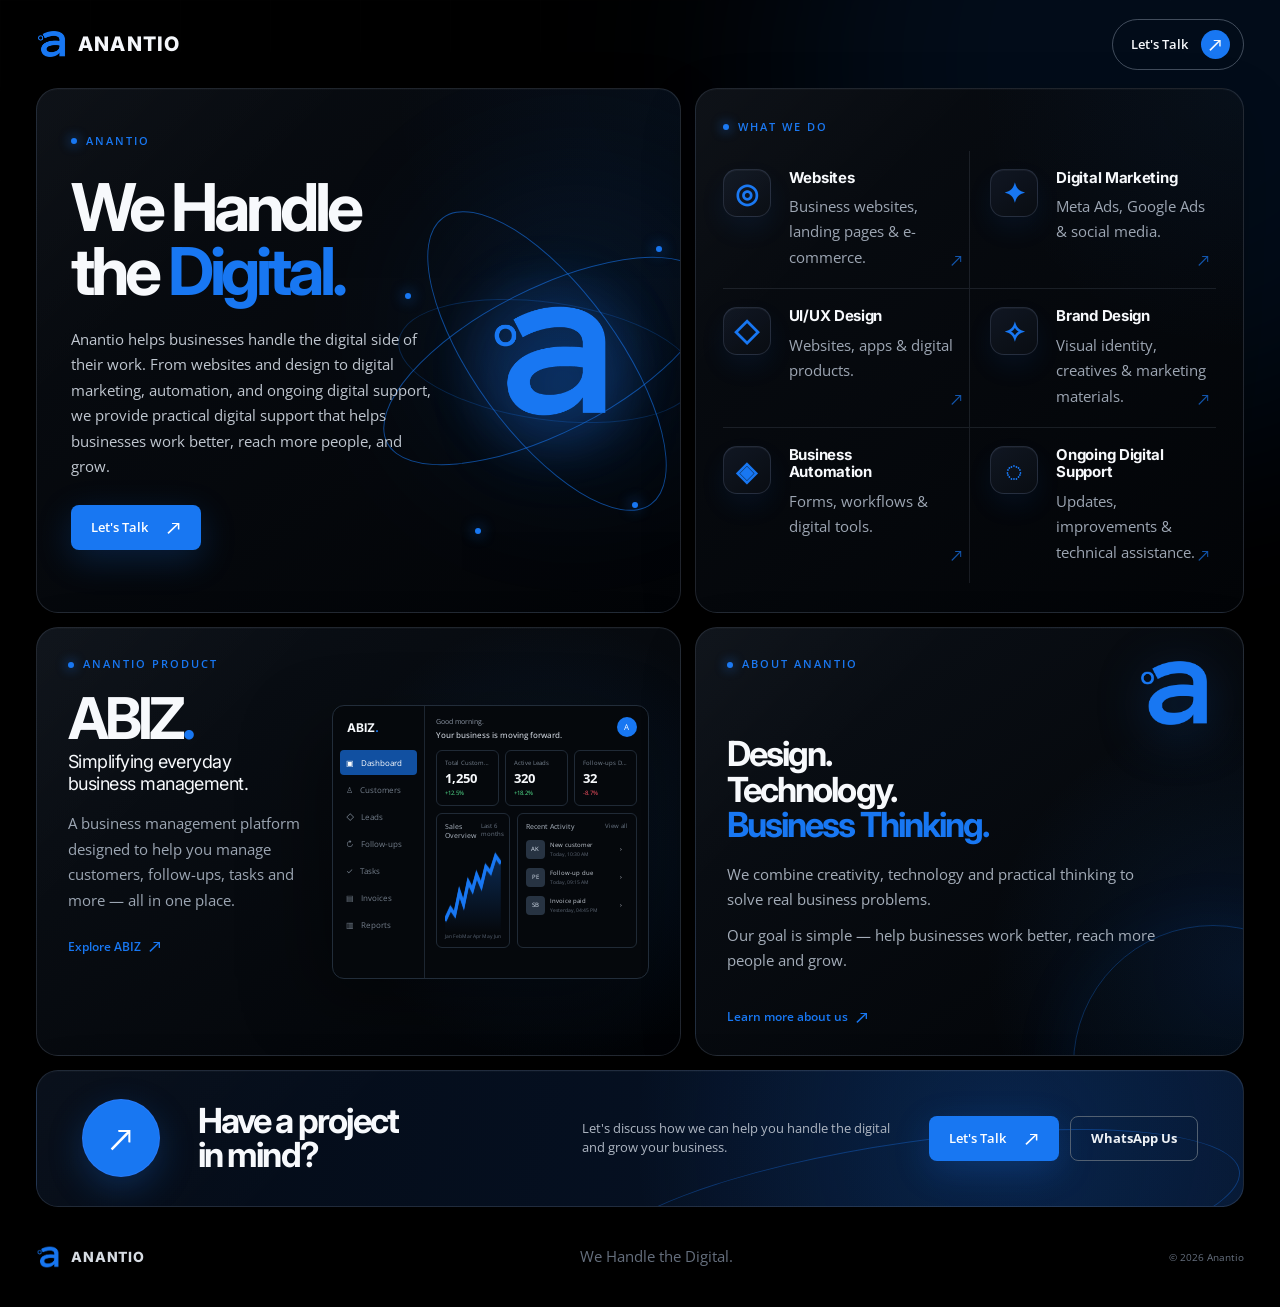
==== index.html @ adaf0d5a "Add files via upload it's version 1.0" ====
<!DOCTYPE html>
<html lang="en">
<head>
  <meta charset="UTF-8">
  <meta name="viewport" content="width=device-width, initial-scale=1.0">
  <meta name="description" content="Anantio — We Handle the Digital.">
  <meta name="theme-color" content="#000000">
  <title>Anantio — We Handle the Digital.</title>
  <link rel="icon" type="image/png" href="anantio-logo.png">
  <link rel="shortcut icon" type="image/png" href="anantio-logo.png">
  <link rel="apple-touch-icon" href="anantio-logo.png">
  <link rel="preconnect" href="https://fonts.googleapis.com">
  <link rel="preconnect" href="https://fonts.gstatic.com" crossorigin>
  <link href="https://fonts.googleapis.com/css2?family=Roboto:wght@300;400;500;700;800;900&family=Inter:wght@400;500;600;700;800;900&family=Lato:wght@300;400;700;900&family=Open+Sans:wght@300;400;500;600;700;800&display=swap" rel="stylesheet">
  <link rel="stylesheet" href="style.css">
</head>
<body>
  <div class="page-glow" aria-hidden="true"></div>
  <div class="grid-bg" aria-hidden="true"></div>

  <header class="topbar">
    <a href="#" class="wordmark" aria-label="Anantio">
      <img src="anantio-logo.png" alt="" class="logo-image">
      <span>ANANTIO</span>
    </a>
    <a href="mailto:connect@anantio.com" class="talk-button"><span>Let's Talk</span><i>↗</i></a>
  </header>

  <main class="bento">
    <article class="card hero">
      <div class="hero-copy">
        <p class="eyebrow"><span></span> ANANTIO</p>
        <h1>We Handle<br>the <em>Digital.</em></h1>
        <p class="hero-description">
          Anantio helps businesses handle the digital side of their work.
          From websites and design to digital marketing, automation, and
          ongoing digital support, we provide practical digital support that
          helps businesses work better, reach more people, and grow.
        </p>
        <a class="primary-button" href="mailto:connect@anantio.com">Let's Talk <span>↗</span></a>
      </div>

      <div class="hero-visual" aria-hidden="true">
        <div class="blue-haze"></div>
        <div class="orbit orbit-1"></div>
        <div class="orbit orbit-2"></div>
        <div class="orbit orbit-3"></div>
        <div class="logo-aura"></div>
        <img src="anantio-logo.png" alt="" class="hero-logo">
        <span class="particle p1"></span><span class="particle p2"></span>
        <span class="particle p3"></span><span class="particle p4"></span>
      </div>
    </article>

    <article class="card services">
      <div class="card-heading">
        <p class="eyebrow"><span></span> WHAT WE DO</p>
      </div>

      <div class="services-grid">
        <div class="service"><div class="service-icon">◎</div><div class="service-content"><h2>Websites</h2><p>Business websites, landing pages &amp; e-commerce.</p></div><span class="service-arrow">↗</span></div>
        <div class="service"><div class="service-icon">✦</div><div class="service-content"><h2>Digital Marketing</h2><p>Meta Ads, Google Ads &amp; social media.</p></div><span class="service-arrow">↗</span></div>
        <div class="service"><div class="service-icon">◇</div><div class="service-content"><h2>UI/UX Design</h2><p>Websites, apps &amp; digital products.</p></div><span class="service-arrow">↗</span></div>
        <div class="service"><div class="service-icon">✧</div><div class="service-content"><h2>Brand Design</h2><p>Visual identity, creatives &amp; marketing materials.</p></div><span class="service-arrow">↗</span></div>
        <div class="service"><div class="service-icon">◈</div><div class="service-content"><h2>Business Automation</h2><p>Forms, workflows &amp; digital tools.</p></div><span class="service-arrow">↗</span></div>
        <div class="service"><div class="service-icon">◌</div><div class="service-content"><h2>Ongoing Digital Support</h2><p>Updates, improvements &amp; technical assistance.</p></div><span class="service-arrow">↗</span></div>
      </div>
    </article>

    <article class="card abiz">
      <div class="abiz-copy">
        <p class="eyebrow"><span></span> ANANTIO PRODUCT</p>
        <h2 class="abiz-title">ABIZ<span>.</span></h2>
        <p class="abiz-tagline">Simplifying everyday<br class="desktop-break"> business management.</p>
        <p class="abiz-description">A business management platform designed to help you manage customers, follow-ups, tasks and more — all in one place.</p>
        <a href="#" class="text-link">Explore ABIZ <span>↗</span></a>
      </div>

      <div class="dashboard" aria-label="ABIZ dashboard preview">
        <div class="dashboard-sidebar">
          <div class="dash-brand">ABIZ<span>.</span></div>
          <div class="dash-nav active">▣ <span>Dashboard</span></div>
          <div class="dash-nav">♙ <span>Customers</span></div>
          <div class="dash-nav">◇ <span>Leads</span></div>
          <div class="dash-nav">↻ <span>Follow-ups</span></div>
          <div class="dash-nav">✓ <span>Tasks</span></div>
          <div class="dash-nav">▤ <span>Invoices</span></div>
          <div class="dash-nav">▥ <span>Reports</span></div>
        </div>
        <div class="dashboard-main">
          <div class="dashboard-top"><div><small>Good morning.</small><strong>Your business is moving forward.</strong></div><span class="avatar">A</span></div>
          <div class="metric-row">
            <div class="metric"><small>Total Customers</small><strong>1,250</strong><span>+12.5%</span></div>
            <div class="metric"><small>Active Leads</small><strong>320</strong><span>+18.2%</span></div>
            <div class="metric"><small>Follow-ups Due</small><strong>32</strong><span class="negative">-8.7%</span></div>
          </div>
          <div class="dashboard-bottom">
            <div class="chart-panel">
              <div class="panel-label"><span>Sales Overview</span><small>Last 6 months</small></div>
              <svg viewBox="0 0 600 220" preserveAspectRatio="none" aria-hidden="true">
                <defs><linearGradient id="chartFill" x1="0" x2="0" y1="0" y2="1"><stop offset="0" stop-color="#1877F2" stop-opacity=".30"/><stop offset="1" stop-color="#1877F2" stop-opacity="0"/></linearGradient></defs>
                <path class="area" d="M0,190 L60,160 L105,175 L155,120 L200,150 L250,95 L295,115 L340,78 L390,105 L440,58 L490,72 L545,32 L600,50 L600,220 L0,220 Z"/>
                <polyline points="0,190 60,160 105,175 155,120 200,150 250,95 295,115 340,78 390,105 440,58 490,72 545,32 600,50"/>
              </svg>
              <div class="chart-months"><span>Jan</span><span>Feb</span><span>Mar</span><span>Apr</span><span>May</span><span>Jun</span></div>
            </div>
            <div class="activity-panel">
              <div class="panel-label"><span>Recent Activity</span><small>View all</small></div>
              <div class="activity"><i>AK</i><span>New customer<small>Today, 10:30 AM</small></span>›</div>
              <div class="activity"><i>PE</i><span>Follow-up due<small>Today, 09:15 AM</small></span>›</div>
              <div class="activity"><i>SB</i><span>Invoice paid<small>Yesterday, 04:45 PM</small></span>›</div>
            </div>
          </div>
        </div>
      </div>
    </article>

    <article class="card about">
      <div class="about-top">
        <p class="eyebrow"><span></span> ABOUT ANANTIO</p>
        <img src="anantio-logo.png" alt="" class="about-logo">
      </div>
      <div class="about-content">
        <h2>Design.<br>Technology.<br><em>Business Thinking.</em></h2>
        <p>We combine creativity, technology and practical thinking to solve real business problems.</p>
        <p>Our goal is simple — help businesses work better, reach more people and grow.</p>
        <a href="#" class="text-link">Learn more about us <span>↗</span></a>
      </div>
      <div class="about-orbit" aria-hidden="true"></div>
    </article>

    <article class="card contact" id="contact">
      <div class="contact-decor" aria-hidden="true"></div>
      <div class="contact-icon">↗</div>
      <div class="contact-title"><h2>Have a project<br class="desktop-break"> in mind?</h2></div>
      <p>Let's discuss how we can help you handle the digital and grow your business.</p>
      <div class="contact-actions">
        <a class="primary-button" href="mailto:connect@anantio.com">Let's Talk <span>↗</span></a>
        <a class="secondary-button" href="https://wa.me/YOURNUMBER" target="_blank" rel="noopener">WhatsApp Us</a>
      </div>
    </article>
  </main>

  <footer class="footer">
    <a href="#" class="wordmark footer-brand"><img src="anantio-logo.png" alt="" class="logo-image"><span>ANANTIO</span></a>
    <p>We Handle the Digital.</p>
    <span>© 2026 Anantio</span>
  </footer>

  <script src="script.js"></script>
</body>
</html>
---- style.css ----
:root{
  --bg:#000;
  --surface:#070b10;
  --border:rgba(145,160,183,.20);
  --text:#f7f9fc;
  --muted:#a4adb9;
  --muted2:#687383;
  --blue:#1877F2;
  --blue-bright:#1877F2;
  --blue-glow:rgba(24,119,242,.32);
  --green:#54e38f;
  --red:#ff5264;
  --display:"Inter","Roboto","Open Sans","Lato",sans-serif;
  --body:"Open Sans","Roboto","Lato","Inter",sans-serif;
  --radius:22px;
  --gap:14px;
}
*{box-sizing:border-box}
html{scroll-behavior:smooth}
body{margin:0;min-width:280px;color:var(--text);background:#000;font-family:var(--body);-webkit-font-smoothing:antialiased;text-rendering:optimizeLegibility;overflow-x:hidden}
p{font-size:15px;line-height:1.7}
a{color:inherit;text-decoration:none}
.page-glow{position:fixed;z-index:-3;width:60vw;height:60vw;max-width:900px;max-height:900px;top:-25vw;right:-20vw;border-radius:50%;background:rgba(24,119,242,.10);filter:blur(110px);pointer-events:none}
.grid-bg{position:fixed;inset:0;z-index:-2;pointer-events:none;opacity:.16;background-image:linear-gradient(rgba(255,255,255,.035) 1px,transparent 1px),linear-gradient(90deg,rgba(255,255,255,.035) 1px,transparent 1px);background-size:90px 90px;mask-image:linear-gradient(to bottom,#000,transparent 90%)}
.topbar{width:min(1440px,calc(100% - 72px));min-height:88px;margin:0 auto;display:flex;align-items:center;justify-content:space-between}
.wordmark{display:inline-flex;align-items:center;gap:11px;color:#f5f7fb;font-family:var(--display);font-size:20px;font-weight:800;letter-spacing:.06em}
.logo-image{width:31px;height:31px;display:block;object-fit:contain}
.talk-button{display:inline-flex;align-items:center;gap:13px;padding:10px 13px 10px 18px;border:1px solid rgba(172,184,202,.38);border-radius:999px;font-size:13px;font-weight:600;transition:.25s}
.talk-button i{width:29px;height:29px;display:grid;place-items:center;border-radius:50%;background:var(--blue);font-size:17px;font-style:normal}
.talk-button:hover{border-color:var(--blue);background:rgba(24,119,242,.08);transform:translateY(-1px)}

.bento{width:min(1440px,calc(100% - 72px));margin:0 auto;display:grid;grid-template-columns:minmax(0,1.08fr) minmax(420px,.92fr);grid-template-areas:"hero services" "abiz about" "contact contact";gap:var(--gap)}
.card{position:relative;min-width:0;overflow:hidden;border:1px solid var(--border);border-radius:var(--radius);background:radial-gradient(circle at 100% 0%,rgba(24,119,242,.055),transparent 35%),linear-gradient(145deg,rgba(9,13,19,.98),rgba(2,4,7,.99));box-shadow:inset 0 1px 0 rgba(255,255,255,.025),0 18px 55px rgba(0,0,0,.20)}
.card:after{content:"";position:absolute;inset:0;pointer-events:none;border-radius:inherit;background:linear-gradient(135deg,rgba(255,255,255,.025),transparent 28%)}
.eyebrow{margin:0;display:flex;align-items:center;gap:9px;color:var(--blue);font-size:11px;font-weight:600;letter-spacing:.18em}
.eyebrow span{width:6px;height:6px;flex:0 0 6px;border-radius:50%;background:var(--blue);box-shadow:0 0 12px var(--blue)}

.hero{grid-area:hero;min-height:430px;padding:43px 34px 35px;display:flex;isolation:isolate}
.hero-copy{position:relative;z-index:3;width:64%}
.hero h1{margin:24px 0 23px;font-family:var(--display);font-size:clamp(52px,5.15vw,78px);line-height:.98;letter-spacing:-.065em;font-weight:700}
.hero h1 em{color:var(--blue);font-style:normal}
.hero-description{max-width:570px;margin:0;color:#c0c7d0;font-size:15px;line-height:1.7}
.primary-button{display:inline-flex;align-items:center;justify-content:center;gap:19px;min-height:45px;margin-top:25px;padding:0 20px;border-radius:8px;color:white;background:var(--blue);box-shadow:0 10px 35px rgba(24,119,242,.22);font-size:13px;font-weight:600;transition:transform .25s,box-shadow .25s}
.primary-button span{font-size:18px}
.primary-button:hover{transform:translateY(-2px);box-shadow:0 15px 40px rgba(24,119,242,.35)}

.hero-visual{position:absolute;z-index:1;width:47%;height:100%;right:-1%;top:0}
.blue-haze{position:absolute;width:260px;height:260px;left:20%;top:21%;border-radius:50%;background:var(--blue);opacity:.13;filter:blur(85px)}
.orbit{position:absolute;left:54%;top:52%;border:1px solid rgba(24,119,242,.58);border-radius:50%;transform:translate(-50%,-50%)}
.orbit-1{width:360px;height:145px;transform:translate(-50%,-50%) rotate(-27deg)}
.orbit-2{width:355px;height:145px;transform:translate(-50%,-50%) rotate(54deg)}
.orbit-3{width:300px;height:118px;opacity:.42;transform:translate(-50%,-50%) rotate(8deg)}
.logo-aura{position:absolute;left:55%;top:52%;width:170px;height:170px;transform:translate(-50%,-50%);border-radius:50%;background:rgba(24,119,242,.13);filter:blur(22px)}
.hero-logo{position:absolute;left:55%;top:52%;width:128px;height:128px;object-fit:contain;transform:translate(-50%,-50%);filter:drop-shadow(0 20px 35px rgba(24,119,242,.42));animation:floatLogo 5s ease-in-out infinite}
.particle{position:absolute;width:6px;height:6px;border-radius:50%;background:var(--blue);box-shadow:0 0 14px var(--blue)}
.p1{left:7%;top:39%}.p2{right:8%;top:30%}.p3{right:16%;bottom:20%}.p4{left:30%;bottom:15%}
@keyframes floatLogo{0%,100%{transform:translate(-50%,-50%) translateY(0)}50%{transform:translate(-50%,-50%) translateY(-9px)}}

.services{grid-area:services;min-height:430px;padding:29px 27px}
.card-heading{display:flex;align-items:center;justify-content:space-between;margin-bottom:14px}
.card-index{color:var(--muted2);font-size:11px}
.services-grid{display:grid;grid-template-columns:repeat(2,minmax(0,1fr))}
.service{position:relative;min-width:0;min-height:125px;display:grid;grid-template-columns:52px minmax(0,1fr);grid-template-rows:auto 1fr;gap:0 14px;padding:18px 14px 18px 0;border-bottom:1px solid rgba(128,143,162,.17)}
.service:nth-child(even){padding-left:20px;padding-right:8px;border-left:1px solid rgba(128,143,162,.17)}
.service:nth-last-child(-n+2){border-bottom:0}
.service-icon{grid-row:1/3;width:48px;height:48px;display:grid;place-items:center;border:1px solid rgba(107,126,158,.25);border-radius:14px;color:var(--blue);background:linear-gradient(145deg,rgba(18,25,37,.9),rgba(9,13,19,.96));box-shadow:inset 0 1px 0 rgba(255,255,255,.04),0 12px 26px rgba(24,119,242,.08);font-size:27px;font-weight:600;line-height:1}
.service-content h2{margin:0 0 8px;padding-right:22px;font-family:var(--display);font-size:15px;line-height:1.15;letter-spacing:-.02em}
.service-content p{margin:0;max-width:220px;color:#9da6b3;font-size:15px;line-height:1.7}
.service-arrow{position:absolute;right:7px;bottom:18px;color:var(--blue);font-size:15px;opacity:.7;transition:transform .2s}
.service:hover .service-arrow{transform:translate(3px,-3px)}

.abiz{grid-area:abiz;min-height:330px;display:grid;grid-template-columns:minmax(235px,.43fr) minmax(0,.57fr);gap:25px;padding:27px 31px;background:radial-gradient(circle at 80% 50%,rgba(24,119,242,.11),transparent 40%),linear-gradient(145deg,#0b1017,#020407)}
.abiz-copy{position:relative;z-index:3;min-width:0}
.abiz-title{margin:17px 0 5px;font-family:var(--display);font-size:clamp(46px,4.5vw,64px);line-height:.95;letter-spacing:-.07em}
.abiz-title span{color:var(--blue)}
.abiz-tagline{margin:0;font-family:var(--display);font-size:18px;line-height:1.22;letter-spacing:-.03em}
.abiz-description{max-width:330px;margin:17px 0 0;color:#9ca6b3;font-size:15px;line-height:1.7}
.text-link{display:inline-flex;align-items:center;gap:8px;margin-top:22px;color:var(--blue);font-size:12px;font-weight:600}.text-link span{font-size:16px}

.dashboard{align-self:center;min-width:0;height:274px;display:grid;grid-template-columns:92px minmax(0,1fr);overflow:hidden;border:1px solid #222d3a;border-radius:12px;background:#05080c;box-shadow:-20px 25px 70px rgba(0,0,0,.35)}
.dashboard-sidebar{min-width:0;padding:11px 7px;border-right:1px solid #1d2631}.dash-brand{padding:3px 7px 13px;font-family:var(--display);font-size:12px;font-weight:700}.dash-brand span{color:var(--blue)}
.dash-nav{display:flex;align-items:center;gap:7px;margin:2px 0;padding:7px 6px;border-radius:4px;color:#737d8a;font-size:8px}.dash-nav.active{color:white;background:rgba(24,119,242,.65)}
.dashboard-main{min-width:0;padding:11px}.dashboard-top{display:flex;justify-content:space-between;gap:10px;margin-bottom:10px}.dashboard-top small,.dashboard-top strong{display:block}.dashboard-top small{color:#8993a1;font-size:7px}.dashboard-top strong{margin-top:3px;color:#cbd1da;font-size:8px;font-weight:500}.avatar{width:20px;height:20px;display:grid;place-items:center;flex:0 0 20px;border-radius:50%;color:white;background:var(--blue);font-size:8px}
.metric-row{display:grid;grid-template-columns:repeat(3,minmax(0,1fr));gap:6px}.metric{min-width:0;padding:8px;border:1px solid #202a36;border-radius:6px}.metric small{display:block;color:#75808e;font-size:6px;white-space:nowrap;overflow:hidden;text-overflow:ellipsis}.metric strong{display:block;margin-top:5px;font-size:13px;line-height:1}.metric span{display:block;margin-top:4px;color:var(--green);font-size:6px}.metric .negative{color:var(--red)}
.dashboard-bottom{display:grid;grid-template-columns:minmax(0,1.45fr) minmax(120px,.85fr);gap:7px;margin-top:7px}.chart-panel,.activity-panel{min-width:0;padding:8px;border:1px solid #202a36;border-radius:6px}.panel-label{display:flex;justify-content:space-between;gap:5px;color:#aeb7c3;font-size:7px}.panel-label small{color:#687382;font-size:6px}.chart-panel svg{width:100%;height:90px;display:block;margin-top:3px}.chart-panel svg .area{fill:url(#chartFill);stroke:none}.chart-panel svg polyline{fill:none;stroke:var(--blue);stroke-width:3;vector-effect:non-scaling-stroke;filter:drop-shadow(0 0 3px var(--blue))}.chart-months{display:flex;justify-content:space-between;color:#586473;font-size:5px}.activity{display:grid;grid-template-columns:19px minmax(0,1fr) 8px;align-items:center;gap:5px;margin-top:9px;color:#c5ccd5;font-size:6px}.activity i{width:19px;height:19px;display:grid;place-items:center;border-radius:4px;color:#dbe4f1;background:#273342;font-size:6px;font-style:normal}.activity span{min-width:0;white-space:nowrap;overflow:hidden;text-overflow:ellipsis}.activity small{display:block;margin-top:2px;color:#5e6876;font-size:5px}

.about{grid-area:about;min-height:330px;padding:27px 31px;background:radial-gradient(circle at 100% 80%,rgba(24,119,242,.13),transparent 40%),linear-gradient(145deg,#0b1017,#020407)}
.about-top{display:flex;justify-content:space-between;align-items:start}.about-logo{width:76px;height:76px;object-fit:contain;filter:drop-shadow(0 10px 25px rgba(24,119,242,.25))}
.about-content{position:relative;z-index:2;max-width:520px;margin-top:5px}.about-content h2{margin:0 0 19px;font-family:var(--display);font-size:clamp(28px,2.7vw,39px);line-height:1.03;letter-spacing:-.055em}.about-content h2 em{color:var(--blue);font-style:normal}.about-content p{max-width:430px;margin:0 0 10px;color:#a4adb9;font-size:15px;line-height:1.7}.about-orbit{position:absolute;width:280px;height:280px;right:-110px;bottom:-150px;border:1px solid rgba(24,119,242,.3);border-radius:50%;box-shadow:0 0 70px rgba(24,119,242,.08)}

.contact{grid-area:contact;min-height:137px;display:grid;grid-template-columns:94px minmax(220px,1fr) minmax(260px,.9fr) auto;align-items:center;gap:22px;padding:25px 45px;background:radial-gradient(circle at 80% 50%,rgba(24,119,242,.18),transparent 38%),linear-gradient(100deg,#040b16,#06142b)}
.contact-decor{position:absolute;width:650px;height:150px;right:0;bottom:-85px;border:1px solid rgba(24,119,242,.35);border-radius:50%;transform:rotate(-8deg)}.contact-icon{position:relative;z-index:2;width:78px;height:78px;display:grid;place-items:center;border:1px solid rgba(52,126,255,.55);border-radius:50%;color:white;background:var(--blue);box-shadow:0 12px 35px rgba(24,119,242,.25);font-size:30px}.contact-title{position:relative;z-index:2}.contact-title h2{margin:0;font-family:var(--display);font-size:clamp(26px,2.7vw,39px);line-height:1;letter-spacing:-.055em}.contact>p{position:relative;z-index:2;max-width:340px;margin:0;color:#aeb6c2;font-size:13px;line-height:1.5}.contact-actions{position:relative;z-index:2;display:flex;gap:11px}.contact-actions .primary-button{margin:0}.secondary-button{min-height:45px;display:inline-flex;align-items:center;justify-content:center;padding:0 20px;border:1px solid #526071;border-radius:8px;color:#eef2f6;font-size:13px;font-weight:700;white-space:nowrap;transition:.25s}.secondary-button:hover{border-color:#1877F2;background:rgba(24,119,242,.05)}

.footer{width:min(1440px,calc(100% - 72px));margin:0 auto;min-height:100px;display:flex;align-items:center;justify-content:space-between;gap:25px;color:#687281;font-size:10px}.footer .wordmark{color:#dce1e8;font-size:14px}.footer .logo-image{width:24px;height:24px}.footer p{margin:0}

.card{opacity:0;transform:translateY(18px);animation:cardIn .75s cubic-bezier(.2,.7,.2,1) forwards}.hero{animation-delay:.04s}.services{animation-delay:.12s}.abiz{animation-delay:.20s}.about{animation-delay:.28s}.contact{animation-delay:.36s}
@keyframes cardIn{to{opacity:1;transform:translateY(0)}}

@media(min-width:1500px){.topbar,.bento,.footer{width:min(1500px,calc(100% - 96px))}.hero,.services{min-height:470px}.abiz,.about{min-height:350px}}
@media(max-width:1180px){.topbar,.bento,.footer{width:calc(100% - 40px)}.bento{grid-template-columns:minmax(0,1.05fr) minmax(360px,.95fr)}.hero{padding:35px 27px}.hero-copy{width:68%}.hero h1{font-size:clamp(46px,5vw,67px)}.hero-visual{width:48%;right:-9%}.abiz{grid-template-columns:minmax(210px,.4fr) minmax(0,.6fr);padding:25px}.dashboard{grid-template-columns:75px minmax(0,1fr)}.contact{grid-template-columns:78px minmax(180px,1fr) minmax(210px,.85fr) auto;padding:23px 28px}.contact-icon{width:67px;height:67px}.contact-actions{flex-direction:column}.contact-actions .primary-button,.secondary-button{width:145px}}
@media(max-width:900px){.topbar,.bento,.footer{width:calc(100% - 28px)}.bento{grid-template-columns:1fr;grid-template-areas:"hero" "services" "abiz" "about" "contact"}.hero{min-height:520px}.hero-copy{width:62%}.hero-visual{width:52%;right:-4%}.services{min-height:auto}.abiz,.about{min-height:330px}.contact{grid-template-columns:78px 1fr 1fr}.contact-actions{grid-column:2/-1;flex-direction:row;justify-content:flex-start}}
@media(max-width:640px){
  :root{--radius:17px;--gap:10px}
  .topbar,.bento,.footer{width:calc(100% - 20px)}
  .topbar{min-height:68px}
  .wordmark{font-size:17px;gap:8px}.logo-image{width:27px;height:27px}
  .talk-button{padding:8px 9px 8px 13px;gap:8px;font-size:11px}.talk-button i{width:25px;height:25px;font-size:15px}
  .bento{gap:10px}.card{border-radius:17px}
  .hero{min-height:610px;display:block;padding:27px 22px 22px}.hero-copy{width:100%}.hero h1{max-width:430px;margin:19px 0;font-size:clamp(43px,13vw,62px);line-height:.94}.hero-description{max-width:100%;font-size:13px;line-height:1.62}.primary-button{min-height:44px;padding:0 17px}
  .hero-visual{position:absolute;width:100%;height:245px;right:0;top:auto;bottom:-12px}.blue-haze{width:210px;height:210px;left:40%;top:10%}.orbit{left:61%;top:53%}.orbit-1{width:280px;height:110px}.orbit-2{width:270px;height:108px}.orbit-3{width:230px;height:90px}.hero-logo{width:102px;height:102px}.logo-aura{width:145px;height:145px}.p1{left:31%;top:35%}.p2{right:8%;top:23%}.p3{right:13%;bottom:20%}.p4{left:45%;bottom:8%}
  .services{padding:23px 18px 9px}.card-heading{margin-bottom:7px}.card-index{font-size:9px}.services-grid{grid-template-columns:1fr}
  .service,.service:nth-child(even){min-height:93px;grid-template-columns:42px minmax(0,1fr);padding:16px 28px 15px 0;border-left:0;border-bottom:1px solid rgba(128,143,162,.17)}.service:last-child{border-bottom:0}.service-icon{width:40px;height:40px;border-radius:11px;font-size:23px}.service-number{right:3px;top:17px}.service-content h2{font-size:13px}.service-content p{font-size:10px;max-width:290px}.service-arrow{right:3px;bottom:15px}
  .abiz{min-height:0;display:flex;flex-direction:column;padding:24px 18px 18px;gap:22px}.abiz-title{margin-top:15px;font-size:51px}.abiz-tagline{font-size:17px}.abiz-description{max-width:100%;font-size:14px}.text-link{margin-top:17px}
  .dashboard{width:100%;height:255px;grid-template-columns:68px minmax(0,1fr)}.dashboard-sidebar{padding:9px 5px}.dash-brand{padding-left:5px;font-size:10px}.dash-nav{gap:5px;padding:6px 5px;font-size:7px}.dash-nav span{font-size:6px}.dashboard-main{padding:8px}.metric{padding:6px}.metric strong{font-size:11px}.dashboard-bottom{grid-template-columns:1fr}.chart-panel{min-height:112px}.chart-panel svg{height:72px}.activity-panel{display:none}
  .about{min-height:350px;padding:24px 20px}.about-logo{width:62px;height:62px}.about-content{margin-top:15px}.about-content h2{font-size:31px}.about-content p{font-size:14px}.about-orbit{width:210px;height:210px;right:-100px;bottom:-110px}
  .contact{min-height:0;display:grid;grid-template-columns:58px 1fr;gap:16px;padding:25px 20px}.contact-icon{width:56px;height:56px;font-size:24px}.contact-title h2{font-size:28px}.contact>p{grid-column:1/-1;max-width:100%;font-size:11px}.contact-actions{grid-column:1/-1;display:grid;grid-template-columns:1fr 1fr;gap:8px}.contact-actions .primary-button,.secondary-button{width:100%;min-height:44px;padding:0 10px;font-size:11px}.contact-decor{width:450px}
  .footer{min-height:90px;padding:18px 0;flex-wrap:wrap}.footer-brand{font-size:12px!important}.footer p{display:none}
}
@media(max-width:380px){.hero{min-height:590px}.hero h1{font-size:42px}.hero-description{font-size:12px}.hero-visual{height:220px}.hero-logo{width:88px;height:88px}.a-frame{width:78px;height:110px}.orbit-1{width:240px;height:95px}.orbit-2{width:230px;height:92px}.orbit-3{width:195px;height:78px}.contact-title h2{font-size:25px}}
@media(prefers-reduced-motion:reduce){html{scroll-behavior:auto}.card,.hero-logo,.primary-button,.talk-button,.service-arrow{animation:none;transition:none}}
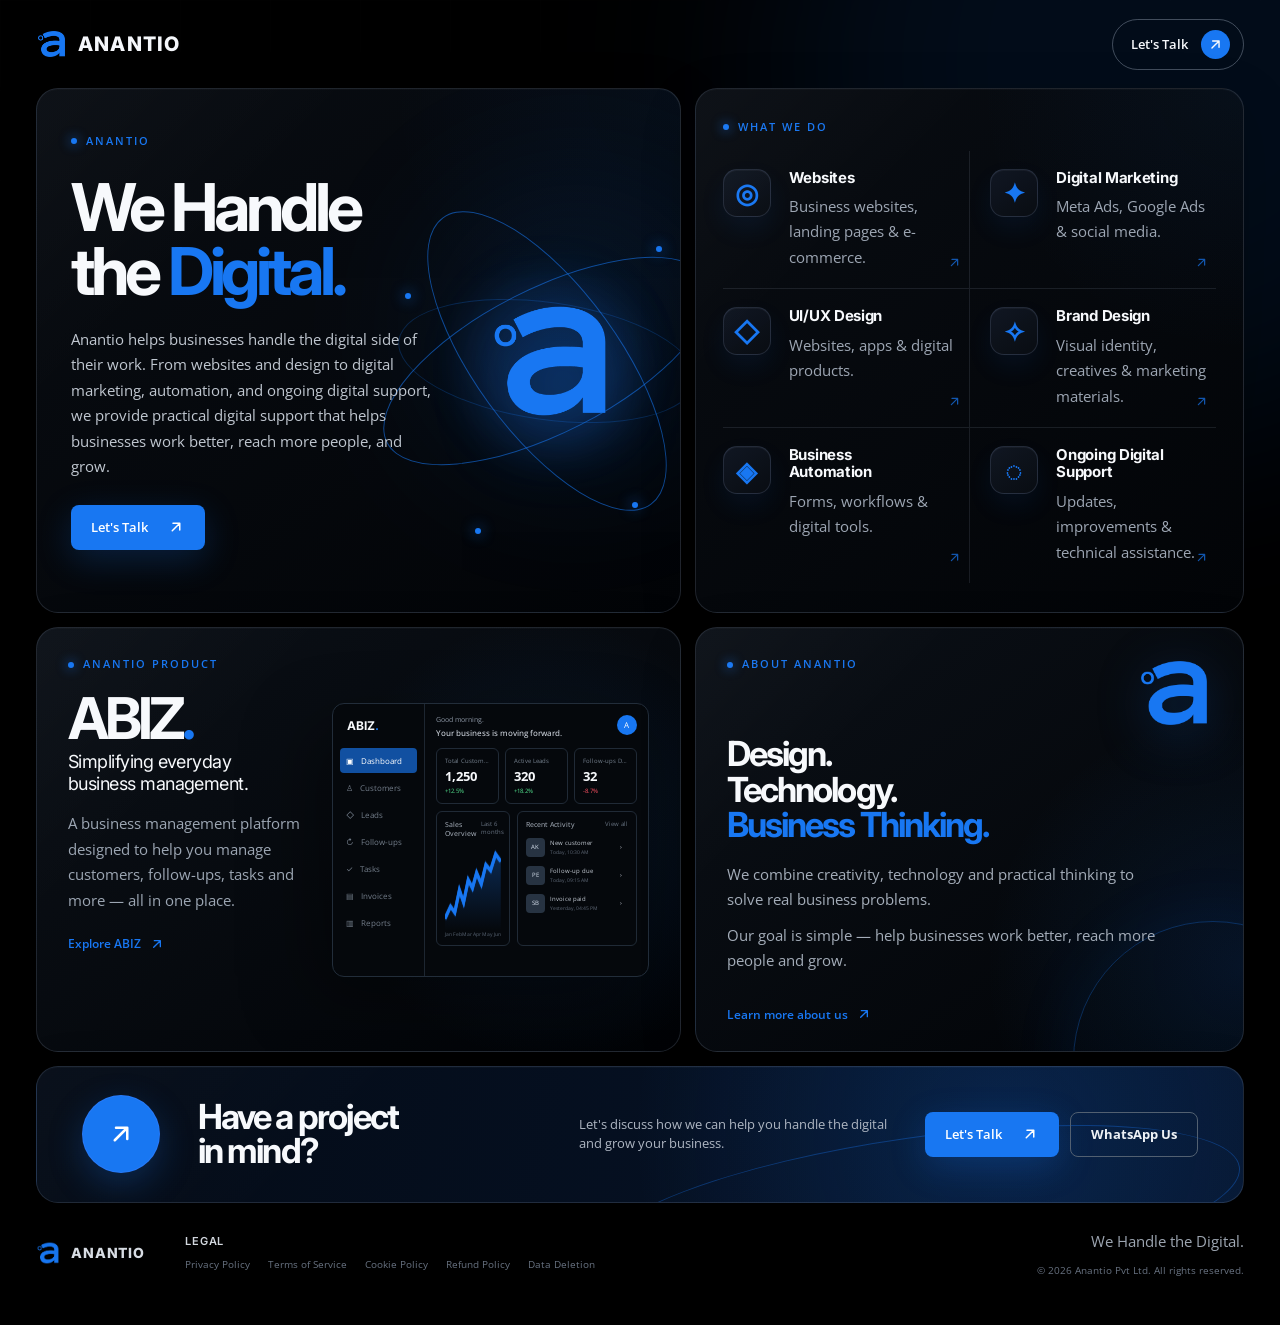
==== commit 9326594d: "Add ABIZ coming soon page and legal pages" ====
--- a/index.html
+++ b/index.html
@@ -23,7 +23,7 @@
       <img src="anantio-logo.png" alt="" class="logo-image">
       <span>ANANTIO</span>
     </a>
-    <a href="mailto:connect@anantio.com" class="talk-button"><span>Let's Talk</span><i>↗</i></a>
+    <a href="mailto:connect@anantio.com" class="talk-button"><span>Let's Talk</span><i><svg class="ui-icon" aria-hidden="true"><use href="#icon-arrow-up-right"></use></svg></i></a>
   </header>
 
   <main class="bento">
@@ -37,7 +37,7 @@
           ongoing digital support, we provide practical digital support that
           helps businesses work better, reach more people, and grow.
         </p>
-        <a class="primary-button" href="mailto:connect@anantio.com">Let's Talk <span>↗</span></a>
+        <a class="primary-button" href="mailto:connect@anantio.com">Let's Talk <span><svg class="ui-icon" aria-hidden="true"><use href="#icon-arrow-up-right"></use></svg></span></a>
       </div>
 
       <div class="hero-visual" aria-hidden="true">
@@ -58,12 +58,12 @@
       </div>
 
       <div class="services-grid">
-        <div class="service"><div class="service-icon">◎</div><div class="service-content"><h2>Websites</h2><p>Business websites, landing pages &amp; e-commerce.</p></div><span class="service-arrow">↗</span></div>
-        <div class="service"><div class="service-icon">✦</div><div class="service-content"><h2>Digital Marketing</h2><p>Meta Ads, Google Ads &amp; social media.</p></div><span class="service-arrow">↗</span></div>
-        <div class="service"><div class="service-icon">◇</div><div class="service-content"><h2>UI/UX Design</h2><p>Websites, apps &amp; digital products.</p></div><span class="service-arrow">↗</span></div>
-        <div class="service"><div class="service-icon">✧</div><div class="service-content"><h2>Brand Design</h2><p>Visual identity, creatives &amp; marketing materials.</p></div><span class="service-arrow">↗</span></div>
-        <div class="service"><div class="service-icon">◈</div><div class="service-content"><h2>Business Automation</h2><p>Forms, workflows &amp; digital tools.</p></div><span class="service-arrow">↗</span></div>
-        <div class="service"><div class="service-icon">◌</div><div class="service-content"><h2>Ongoing Digital Support</h2><p>Updates, improvements &amp; technical assistance.</p></div><span class="service-arrow">↗</span></div>
+        <div class="service"><div class="service-icon">◎</div><div class="service-content"><h2>Websites</h2><p>Business websites, landing pages &amp; e-commerce.</p></div><span class="service-arrow"><svg class="ui-icon" aria-hidden="true"><use href="#icon-arrow-up-right"></use></svg></span></div>
+        <div class="service"><div class="service-icon">✦</div><div class="service-content"><h2>Digital Marketing</h2><p>Meta Ads, Google Ads &amp; social media.</p></div><span class="service-arrow"><svg class="ui-icon" aria-hidden="true"><use href="#icon-arrow-up-right"></use></svg></span></div>
+        <div class="service"><div class="service-icon">◇</div><div class="service-content"><h2>UI/UX Design</h2><p>Websites, apps &amp; digital products.</p></div><span class="service-arrow"><svg class="ui-icon" aria-hidden="true"><use href="#icon-arrow-up-right"></use></svg></span></div>
+        <div class="service"><div class="service-icon">✧</div><div class="service-content"><h2>Brand Design</h2><p>Visual identity, creatives &amp; marketing materials.</p></div><span class="service-arrow"><svg class="ui-icon" aria-hidden="true"><use href="#icon-arrow-up-right"></use></svg></span></div>
+        <div class="service"><div class="service-icon">◈</div><div class="service-content"><h2>Business Automation</h2><p>Forms, workflows &amp; digital tools.</p></div><span class="service-arrow"><svg class="ui-icon" aria-hidden="true"><use href="#icon-arrow-up-right"></use></svg></span></div>
+        <div class="service"><div class="service-icon">◌</div><div class="service-content"><h2>Ongoing Digital Support</h2><p>Updates, improvements &amp; technical assistance.</p></div><span class="service-arrow"><svg class="ui-icon" aria-hidden="true"><use href="#icon-arrow-up-right"></use></svg></span></div>
       </div>
     </article>
 
@@ -73,7 +73,7 @@
         <h2 class="abiz-title">ABIZ<span>.</span></h2>
         <p class="abiz-tagline">Simplifying everyday<br class="desktop-break"> business management.</p>
         <p class="abiz-description">A business management platform designed to help you manage customers, follow-ups, tasks and more — all in one place.</p>
-        <a href="#" class="text-link">Explore ABIZ <span>↗</span></a>
+        <a href="abiz.html" class="text-link">Explore ABIZ <span><svg class="ui-icon" aria-hidden="true"><use href="#icon-arrow-up-right"></use></svg></span></a>
       </div>
 
       <div class="dashboard" aria-label="ABIZ dashboard preview">
@@ -124,29 +124,46 @@
         <h2>Design.<br>Technology.<br><em>Business Thinking.</em></h2>
         <p>We combine creativity, technology and practical thinking to solve real business problems.</p>
         <p>Our goal is simple — help businesses work better, reach more people and grow.</p>
-        <a href="#" class="text-link">Learn more about us <span>↗</span></a>
+        <a href="#" class="text-link">Learn more about us <span><svg class="ui-icon" aria-hidden="true"><use href="#icon-arrow-up-right"></use></svg></span></a>
       </div>
       <div class="about-orbit" aria-hidden="true"></div>
     </article>
 
     <article class="card contact" id="contact">
       <div class="contact-decor" aria-hidden="true"></div>
-      <div class="contact-icon">↗</div>
+      <div class="contact-icon"><svg class="ui-icon" aria-hidden="true"><use href="#icon-arrow-up-right"></use></svg></div>
       <div class="contact-title"><h2>Have a project<br class="desktop-break"> in mind?</h2></div>
       <p>Let's discuss how we can help you handle the digital and grow your business.</p>
       <div class="contact-actions">
-        <a class="primary-button" href="mailto:connect@anantio.com">Let's Talk <span>↗</span></a>
-        <a class="secondary-button" href="https://wa.me/YOURNUMBER" target="_blank" rel="noopener">WhatsApp Us</a>
+        <a class="primary-button" href="mailto:connect@anantio.com">Let's Talk <span><svg class="ui-icon" aria-hidden="true"><use href="#icon-arrow-up-right"></use></svg></span></a>
+        <a class="secondary-button" href="https://wa.me/+919500815182" target="_blank" rel="noopener">WhatsApp Us</a>
       </div>
     </article>
   </main>
 
   <footer class="footer">
     <a href="#" class="wordmark footer-brand"><img src="anantio-logo.png" alt="" class="logo-image"><span>ANANTIO</span></a>
-    <p>We Handle the Digital.</p>
-    <span>© 2026 Anantio</span>
+    <div class="footer-legal">
+      <h2>Legal</h2>
+      <nav aria-label="Legal pages">
+        <a href="legal/privacy-policy.html">Privacy Policy</a>
+        <a href="legal/terms-of-service.html">Terms of Service</a>
+        <a href="legal/cookie-policy.html">Cookie Policy</a>
+        <a href="legal/refund-policy.html">Refund Policy</a>
+        <a href="legal/data-deletion.html">Data Deletion</a>
+      </nav>
+    </div>
+    <div class="footer-meta">
+      <p>We Handle the Digital.</p>
+      <span>© 2026 Anantio Pvt Ltd. All rights reserved.</span>
+    </div>
   </footer>
 
+  <svg width="0" height="0" aria-hidden="true" focusable="false">
+    <symbol id="icon-arrow-up-right" viewBox="0 0 24 24">
+      <path d="M7 17 17 7M8 7h9v9" fill="none" stroke="currentColor" stroke-linecap="round" stroke-linejoin="round" stroke-width="2"/>
+    </symbol>
+  </svg>
   <script src="script.js"></script>
 </body>
 </html>
--- a/style.css
+++ b/style.css
@@ -26,7 +26,7 @@
 .wordmark{display:inline-flex;align-items:center;gap:11px;color:#f5f7fb;font-family:var(--display);font-size:20px;font-weight:800;letter-spacing:.06em}
 .logo-image{width:31px;height:31px;display:block;object-fit:contain}
 .talk-button{display:inline-flex;align-items:center;gap:13px;padding:10px 13px 10px 18px;border:1px solid rgba(172,184,202,.38);border-radius:999px;font-size:13px;font-weight:600;transition:.25s}
-.talk-button i{width:29px;height:29px;display:grid;place-items:center;border-radius:50%;background:var(--blue);font-size:17px;font-style:normal}
+.talk-button i{width:29px;height:29px;display:grid;place-items:center;border-radius:50%;background:var(--blue);font-size:17px;font-style:normal}.ui-icon{width:1em;height:1em;display:block;fill:none;stroke:currentColor;stroke-width:2;stroke-linecap:round;stroke-linejoin:round}
 .talk-button:hover{border-color:var(--blue);background:rgba(24,119,242,.08);transform:translateY(-1px)}
 
 .bento{width:min(1440px,calc(100% - 72px));margin:0 auto;display:grid;grid-template-columns:minmax(0,1.08fr) minmax(420px,.92fr);grid-template-areas:"hero services" "abiz about" "contact contact";gap:var(--gap)}
@@ -41,7 +41,7 @@
 .hero h1 em{color:var(--blue);font-style:normal}
 .hero-description{max-width:570px;margin:0;color:#c0c7d0;font-size:15px;line-height:1.7}
 .primary-button{display:inline-flex;align-items:center;justify-content:center;gap:19px;min-height:45px;margin-top:25px;padding:0 20px;border-radius:8px;color:white;background:var(--blue);box-shadow:0 10px 35px rgba(24,119,242,.22);font-size:13px;font-weight:600;transition:transform .25s,box-shadow .25s}
-.primary-button span{font-size:18px}
+.primary-button span{font-size:18px;display:inline-flex}
 .primary-button:hover{transform:translateY(-2px);box-shadow:0 15px 40px rgba(24,119,242,.35)}
 
 .hero-visual{position:absolute;z-index:1;width:47%;height:100%;right:-1%;top:0}
@@ -66,7 +66,7 @@
 .service-icon{grid-row:1/3;width:48px;height:48px;display:grid;place-items:center;border:1px solid rgba(107,126,158,.25);border-radius:14px;color:var(--blue);background:linear-gradient(145deg,rgba(18,25,37,.9),rgba(9,13,19,.96));box-shadow:inset 0 1px 0 rgba(255,255,255,.04),0 12px 26px rgba(24,119,242,.08);font-size:27px;font-weight:600;line-height:1}
 .service-content h2{margin:0 0 8px;padding-right:22px;font-family:var(--display);font-size:15px;line-height:1.15;letter-spacing:-.02em}
 .service-content p{margin:0;max-width:220px;color:#9da6b3;font-size:15px;line-height:1.7}
-.service-arrow{position:absolute;right:7px;bottom:18px;color:var(--blue);font-size:15px;opacity:.7;transition:transform .2s}
+.service-arrow{position:absolute;right:7px;bottom:18px;color:var(--blue);font-size:15px;opacity:.7;transition:transform .2s}.service-arrow .ui-icon{width:15px;height:15px}
 .service:hover .service-arrow{transform:translate(3px,-3px)}
 
 .abiz{grid-area:abiz;min-height:330px;display:grid;grid-template-columns:minmax(235px,.43fr) minmax(0,.57fr);gap:25px;padding:27px 31px;background:radial-gradient(circle at 80% 50%,rgba(24,119,242,.11),transparent 40%),linear-gradient(145deg,#0b1017,#020407)}
@@ -75,7 +75,7 @@
 .abiz-title span{color:var(--blue)}
 .abiz-tagline{margin:0;font-family:var(--display);font-size:18px;line-height:1.22;letter-spacing:-.03em}
 .abiz-description{max-width:330px;margin:17px 0 0;color:#9ca6b3;font-size:15px;line-height:1.7}
-.text-link{display:inline-flex;align-items:center;gap:8px;margin-top:22px;color:var(--blue);font-size:12px;font-weight:600}.text-link span{font-size:16px}
+.text-link{display:inline-flex;align-items:center;gap:8px;margin-top:22px;color:var(--blue);font-size:12px;font-weight:600}.text-link span{font-size:16px;display:inline-flex}
 
 .dashboard{align-self:center;min-width:0;height:274px;display:grid;grid-template-columns:92px minmax(0,1fr);overflow:hidden;border:1px solid #222d3a;border-radius:12px;background:#05080c;box-shadow:-20px 25px 70px rgba(0,0,0,.35)}
 .dashboard-sidebar{min-width:0;padding:11px 7px;border-right:1px solid #1d2631}.dash-brand{padding:3px 7px 13px;font-family:var(--display);font-size:12px;font-weight:700}.dash-brand span{color:var(--blue)}
@@ -91,7 +91,7 @@
 .contact{grid-area:contact;min-height:137px;display:grid;grid-template-columns:94px minmax(220px,1fr) minmax(260px,.9fr) auto;align-items:center;gap:22px;padding:25px 45px;background:radial-gradient(circle at 80% 50%,rgba(24,119,242,.18),transparent 38%),linear-gradient(100deg,#040b16,#06142b)}
 .contact-decor{position:absolute;width:650px;height:150px;right:0;bottom:-85px;border:1px solid rgba(24,119,242,.35);border-radius:50%;transform:rotate(-8deg)}.contact-icon{position:relative;z-index:2;width:78px;height:78px;display:grid;place-items:center;border:1px solid rgba(52,126,255,.55);border-radius:50%;color:white;background:var(--blue);box-shadow:0 12px 35px rgba(24,119,242,.25);font-size:30px}.contact-title{position:relative;z-index:2}.contact-title h2{margin:0;font-family:var(--display);font-size:clamp(26px,2.7vw,39px);line-height:1;letter-spacing:-.055em}.contact>p{position:relative;z-index:2;max-width:340px;margin:0;color:#aeb6c2;font-size:13px;line-height:1.5}.contact-actions{position:relative;z-index:2;display:flex;gap:11px}.contact-actions .primary-button{margin:0}.secondary-button{min-height:45px;display:inline-flex;align-items:center;justify-content:center;padding:0 20px;border:1px solid #526071;border-radius:8px;color:#eef2f6;font-size:13px;font-weight:700;white-space:nowrap;transition:.25s}.secondary-button:hover{border-color:#1877F2;background:rgba(24,119,242,.05)}
 
-.footer{width:min(1440px,calc(100% - 72px));margin:0 auto;min-height:100px;display:flex;align-items:center;justify-content:space-between;gap:25px;color:#687281;font-size:10px}.footer .wordmark{color:#dce1e8;font-size:14px}.footer .logo-image{width:24px;height:24px}.footer p{margin:0}
+.footer{width:min(1440px,calc(100% - 72px));margin:0 auto;min-height:100px;display:flex;align-items:center;justify-content:space-between;gap:40px;color:#687281;font-size:10px}.footer .wordmark{color:#dce1e8;font-size:14px}.footer .logo-image{width:24px;height:24px}.footer p{margin:0}.footer-legal{flex:1}.footer-legal h2{margin:0 0 9px;color:#dce1e8;font-family:var(--display);font-size:11px;font-weight:600;letter-spacing:.08em;text-transform:uppercase}.footer-legal nav{display:flex;flex-wrap:wrap;gap:7px 18px}.footer-legal a,.footer-meta span{color:#687281;font-size:10px;transition:color .2s}.footer-legal a:hover{color:#2563EB}.footer-meta{display:flex;align-items:flex-end;flex-direction:column;gap:8px;white-space:nowrap}.footer-meta p{color:#a4adb9}
 
 .card{opacity:0;transform:translateY(18px);animation:cardIn .75s cubic-bezier(.2,.7,.2,1) forwards}.hero{animation-delay:.04s}.services{animation-delay:.12s}.abiz{animation-delay:.20s}.about{animation-delay:.28s}.contact{animation-delay:.36s}
 @keyframes cardIn{to{opacity:1;transform:translateY(0)}}
@@ -114,7 +114,7 @@
   .dashboard{width:100%;height:255px;grid-template-columns:68px minmax(0,1fr)}.dashboard-sidebar{padding:9px 5px}.dash-brand{padding-left:5px;font-size:10px}.dash-nav{gap:5px;padding:6px 5px;font-size:7px}.dash-nav span{font-size:6px}.dashboard-main{padding:8px}.metric{padding:6px}.metric strong{font-size:11px}.dashboard-bottom{grid-template-columns:1fr}.chart-panel{min-height:112px}.chart-panel svg{height:72px}.activity-panel{display:none}
   .about{min-height:350px;padding:24px 20px}.about-logo{width:62px;height:62px}.about-content{margin-top:15px}.about-content h2{font-size:31px}.about-content p{font-size:14px}.about-orbit{width:210px;height:210px;right:-100px;bottom:-110px}
   .contact{min-height:0;display:grid;grid-template-columns:58px 1fr;gap:16px;padding:25px 20px}.contact-icon{width:56px;height:56px;font-size:24px}.contact-title h2{font-size:28px}.contact>p{grid-column:1/-1;max-width:100%;font-size:11px}.contact-actions{grid-column:1/-1;display:grid;grid-template-columns:1fr 1fr;gap:8px}.contact-actions .primary-button,.secondary-button{width:100%;min-height:44px;padding:0 10px;font-size:11px}.contact-decor{width:450px}
-  .footer{min-height:90px;padding:18px 0;flex-wrap:wrap}.footer-brand{font-size:12px!important}.footer p{display:none}
+  .footer{min-height:90px;padding:22px 0;align-items:flex-start;flex-wrap:wrap;gap:22px}.footer-brand{font-size:12px!important}.footer-legal{flex-basis:calc(100% - 105px);order:2}.footer-legal h2{margin-bottom:8px}.footer-legal nav{display:flex;flex-direction:column;align-items:flex-start;gap:5px}.footer-meta{width:100%;order:3;align-items:flex-start;gap:7px}.footer-meta p{display:block}.footer-legal a,.footer-meta span{font-size:10px}
 }
 @media(max-width:380px){.hero{min-height:590px}.hero h1{font-size:42px}.hero-description{font-size:12px}.hero-visual{height:220px}.hero-logo{width:88px;height:88px}.a-frame{width:78px;height:110px}.orbit-1{width:240px;height:95px}.orbit-2{width:230px;height:92px}.orbit-3{width:195px;height:78px}.contact-title h2{font-size:25px}}
 @media(prefers-reduced-motion:reduce){html{scroll-behavior:auto}.card,.hero-logo,.primary-button,.talk-button,.service-arrow{animation:none;transition:none}}
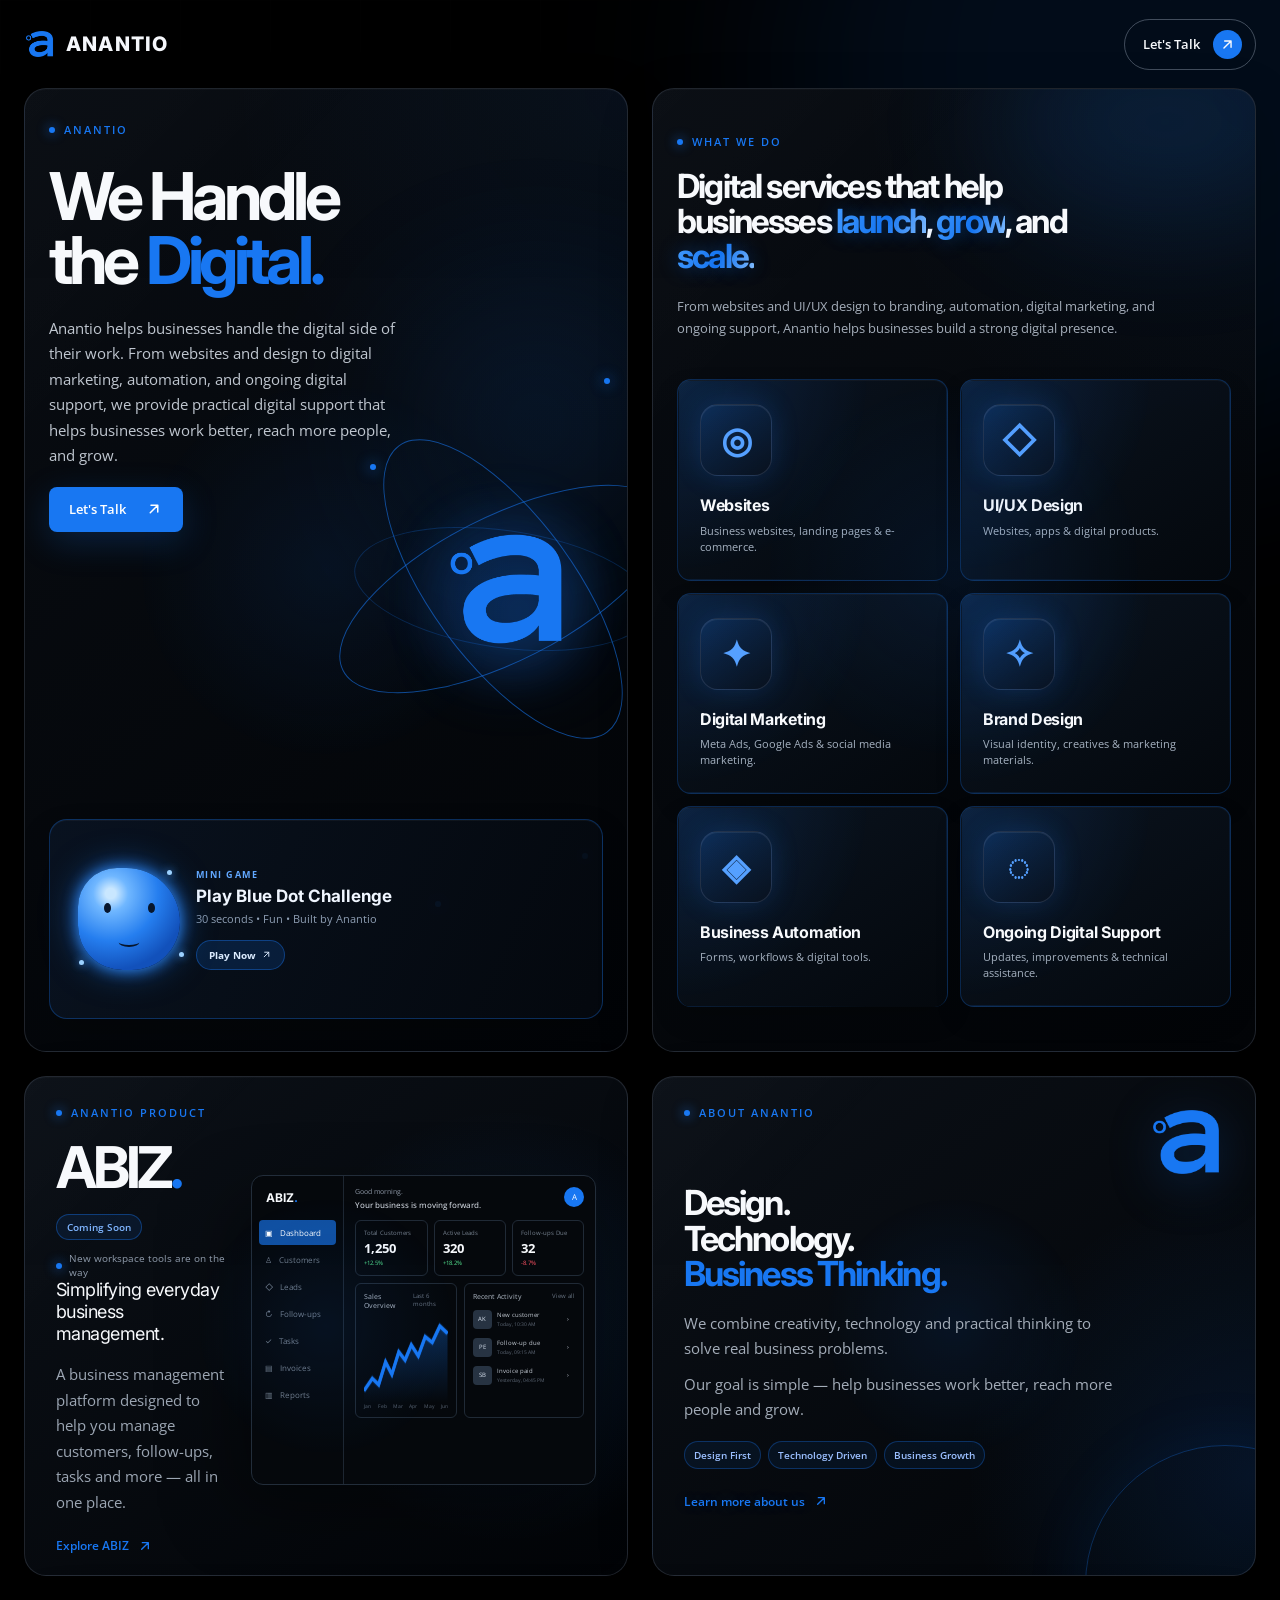
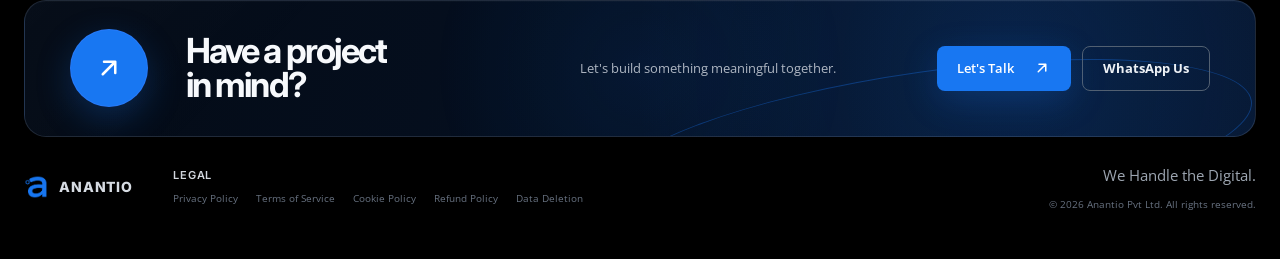
==== commit 494490ea: "Update hero game and mobile layout" ====
--- a/index.html
+++ b/index.html
@@ -50,20 +50,27 @@
         <span class="particle p1"></span><span class="particle p2"></span>
         <span class="particle p3"></span><span class="particle p4"></span>
       </div>
+      <a class="hero-mascot-cta" href="games/blue-dot-challenge.html" aria-label="Play Blue Dot Challenge">
+        <span class="hero-mascot" aria-hidden="true"><i></i><b></b><em></em><strong></strong></span>
+        <span class="hero-mascot-copy"><small>MINI GAME</small><strong>Play Blue Dot Challenge</strong><span>30 seconds &bull; Fun &bull; Built by Anantio</span><b>Play Now <svg class="ui-icon" aria-hidden="true"><use href="#icon-arrow-up-right"></use></svg></b></span>
+      </a>
     </article>
 
     <article class="card services">
-      <div class="card-heading">
+      <span class="services-particle services-particle-one" aria-hidden="true"></span><span class="services-particle services-particle-two" aria-hidden="true"></span><span class="services-particle services-particle-three" aria-hidden="true"></span>
+      <div class="services-heading">
         <p class="eyebrow"><span></span> WHAT WE DO</p>
+        <h2>Digital services that help businesses <em>launch</em>, <em>grow</em>, and <em>scale.</em></h2>
+        <p>From websites and UI/UX design to branding, automation, digital marketing, and ongoing support, Anantio helps businesses build a strong digital presence.</p>
       </div>
 
       <div class="services-grid">
-        <div class="service"><div class="service-icon">◎</div><div class="service-content"><h2>Websites</h2><p>Business websites, landing pages &amp; e-commerce.</p></div><span class="service-arrow"><svg class="ui-icon" aria-hidden="true"><use href="#icon-arrow-up-right"></use></svg></span></div>
-        <div class="service"><div class="service-icon">✦</div><div class="service-content"><h2>Digital Marketing</h2><p>Meta Ads, Google Ads &amp; social media.</p></div><span class="service-arrow"><svg class="ui-icon" aria-hidden="true"><use href="#icon-arrow-up-right"></use></svg></span></div>
-        <div class="service"><div class="service-icon">◇</div><div class="service-content"><h2>UI/UX Design</h2><p>Websites, apps &amp; digital products.</p></div><span class="service-arrow"><svg class="ui-icon" aria-hidden="true"><use href="#icon-arrow-up-right"></use></svg></span></div>
-        <div class="service"><div class="service-icon">✧</div><div class="service-content"><h2>Brand Design</h2><p>Visual identity, creatives &amp; marketing materials.</p></div><span class="service-arrow"><svg class="ui-icon" aria-hidden="true"><use href="#icon-arrow-up-right"></use></svg></span></div>
-        <div class="service"><div class="service-icon">◈</div><div class="service-content"><h2>Business Automation</h2><p>Forms, workflows &amp; digital tools.</p></div><span class="service-arrow"><svg class="ui-icon" aria-hidden="true"><use href="#icon-arrow-up-right"></use></svg></span></div>
-        <div class="service"><div class="service-icon">◌</div><div class="service-content"><h2>Ongoing Digital Support</h2><p>Updates, improvements &amp; technical assistance.</p></div><span class="service-arrow"><svg class="ui-icon" aria-hidden="true"><use href="#icon-arrow-up-right"></use></svg></span></div>
+        <article class="service"><div class="service-icon">◎</div><div class="service-content"><h2>Websites</h2><p>Business websites, landing pages &amp; e-commerce.</p></div></article>
+        <article class="service"><div class="service-icon">◇</div><div class="service-content"><h2>UI/UX Design</h2><p>Websites, apps &amp; digital products.</p></div></article>
+        <article class="service"><div class="service-icon">✦</div><div class="service-content"><h2>Digital Marketing</h2><p>Meta Ads, Google Ads &amp; social media marketing.</p></div></article>
+        <article class="service"><div class="service-icon">✧</div><div class="service-content"><h2>Brand Design</h2><p>Visual identity, creatives &amp; marketing materials.</p></div></article>
+        <article class="service"><div class="service-icon">◈</div><div class="service-content"><h2>Business Automation</h2><p>Forms, workflows &amp; digital tools.</p></div></article>
+        <article class="service"><div class="service-icon">◌</div><div class="service-content"><h2>Ongoing Digital Support</h2><p>Updates, improvements &amp; technical assistance.</p></div></article>
       </div>
     </article>
 
@@ -71,6 +78,8 @@
       <div class="abiz-copy">
         <p class="eyebrow"><span></span> ANANTIO PRODUCT</p>
         <h2 class="abiz-title">ABIZ<span>.</span></h2>
+        <span class="abiz-status">Coming Soon</span>
+        <span class="abiz-notification">New workspace tools are on the way</span>
         <p class="abiz-tagline">Simplifying everyday<br class="desktop-break"> business management.</p>
         <p class="abiz-description">A business management platform designed to help you manage customers, follow-ups, tasks and more — all in one place.</p>
         <a href="abiz.html" class="text-link">Explore ABIZ <span><svg class="ui-icon" aria-hidden="true"><use href="#icon-arrow-up-right"></use></svg></span></a>
@@ -124,7 +133,8 @@
         <h2>Design.<br>Technology.<br><em>Business Thinking.</em></h2>
         <p>We combine creativity, technology and practical thinking to solve real business problems.</p>
         <p>Our goal is simple — help businesses work better, reach more people and grow.</p>
-        <a href="#" class="text-link">Learn more about us <span><svg class="ui-icon" aria-hidden="true"><use href="#icon-arrow-up-right"></use></svg></span></a>
+        <div class="about-badges" aria-label="Anantio principles"><span>Design First</span><span>Technology Driven</span><span>Business Growth</span></div>
+        <a href="about.html" class="text-link">Learn more about us <span><svg class="ui-icon" aria-hidden="true"><use href="#icon-arrow-up-right"></use></svg></span></a>
       </div>
       <div class="about-orbit" aria-hidden="true"></div>
     </article>
@@ -133,7 +143,7 @@
       <div class="contact-decor" aria-hidden="true"></div>
       <div class="contact-icon"><svg class="ui-icon" aria-hidden="true"><use href="#icon-arrow-up-right"></use></svg></div>
       <div class="contact-title"><h2>Have a project<br class="desktop-break"> in mind?</h2></div>
-      <p>Let's discuss how we can help you handle the digital and grow your business.</p>
+      <p>Let's build something meaningful together.</p>
       <div class="contact-actions">
         <a class="primary-button" href="mailto:connect@anantio.com">Let's Talk <span><svg class="ui-icon" aria-hidden="true"><use href="#icon-arrow-up-right"></use></svg></span></a>
         <a class="secondary-button" href="https://wa.me/+919500815182" target="_blank" rel="noopener">WhatsApp Us</a>
--- a/style.css
+++ b/style.css
@@ -16,8 +16,9 @@
   --gap:14px;
 }
 *{box-sizing:border-box}
-html{scroll-behavior:smooth}
+html{scroll-behavior:smooth;overflow-x:hidden}
 body{margin:0;min-width:280px;color:var(--text);background:#000;font-family:var(--body);-webkit-font-smoothing:antialiased;text-rendering:optimizeLegibility;overflow-x:hidden}
+.about-page{overflow-x:hidden}
 p{font-size:15px;line-height:1.7}
 a{color:inherit;text-decoration:none}
 .page-glow{position:fixed;z-index:-3;width:60vw;height:60vw;max-width:900px;max-height:900px;top:-25vw;right:-20vw;border-radius:50%;background:rgba(24,119,242,.10);filter:blur(110px);pointer-events:none}
@@ -29,18 +30,18 @@
 .talk-button i{width:29px;height:29px;display:grid;place-items:center;border-radius:50%;background:var(--blue);font-size:17px;font-style:normal}.ui-icon{width:1em;height:1em;display:block;fill:none;stroke:currentColor;stroke-width:2;stroke-linecap:round;stroke-linejoin:round}
 .talk-button:hover{border-color:var(--blue);background:rgba(24,119,242,.08);transform:translateY(-1px)}
 
-.bento{width:min(1440px,calc(100% - 72px));margin:0 auto;display:grid;grid-template-columns:minmax(0,1.08fr) minmax(420px,.92fr);grid-template-areas:"hero services" "abiz about" "contact contact";gap:var(--gap)}
-.card{position:relative;min-width:0;overflow:hidden;border:1px solid var(--border);border-radius:var(--radius);background:radial-gradient(circle at 100% 0%,rgba(24,119,242,.055),transparent 35%),linear-gradient(145deg,rgba(9,13,19,.98),rgba(2,4,7,.99));box-shadow:inset 0 1px 0 rgba(255,255,255,.025),0 18px 55px rgba(0,0,0,.20)}
-.card:after{content:"";position:absolute;inset:0;pointer-events:none;border-radius:inherit;background:linear-gradient(135deg,rgba(255,255,255,.025),transparent 28%)}
+.bento{width:min(1440px,calc(100% - 72px));margin:0 auto;display:grid;grid-template-columns:repeat(2,minmax(0,1fr));grid-template-rows:500px 500px auto;grid-template-areas:"hero services" "abiz about" "contact contact";gap:24px;align-items:stretch}
+.card{position:relative;min-width:0;height:100%;overflow:hidden;border:1px solid var(--border);border-radius:var(--radius);background:radial-gradient(circle at 100% 0%,rgba(24,119,242,.055),transparent 35%),linear-gradient(145deg,rgba(9,13,19,.98),rgba(2,4,7,.99));box-shadow:inset 0 1px 0 rgba(255,255,255,.025),0 18px 55px rgba(0,0,0,.20)}
+.card:after{content:"";position:absolute;inset:0;pointer-events:none;border-radius:inherit;background:radial-gradient(circle at var(--mx,50%) var(--my,50%),rgba(24,119,242,.12),transparent 34%),linear-gradient(135deg,rgba(255,255,255,.025),transparent 28%);opacity:.75;transition:opacity .25s}
 .eyebrow{margin:0;display:flex;align-items:center;gap:9px;color:var(--blue);font-size:11px;font-weight:600;letter-spacing:.18em}
 .eyebrow span{width:6px;height:6px;flex:0 0 6px;border-radius:50%;background:var(--blue);box-shadow:0 0 12px var(--blue)}
 
-.hero{grid-area:hero;min-height:430px;padding:43px 34px 35px;display:flex;isolation:isolate}
+.hero{grid-area:hero;min-height:0;height:100%;padding:32px 24px 30px;display:flex;isolation:isolate}
 .hero-copy{position:relative;z-index:3;width:64%}
 .hero h1{margin:24px 0 23px;font-family:var(--display);font-size:clamp(52px,5.15vw,78px);line-height:.98;letter-spacing:-.065em;font-weight:700}
 .hero h1 em{color:var(--blue);font-style:normal}
 .hero-description{max-width:570px;margin:0;color:#c0c7d0;font-size:15px;line-height:1.7}
-.primary-button{display:inline-flex;align-items:center;justify-content:center;gap:19px;min-height:45px;margin-top:25px;padding:0 20px;border-radius:8px;color:white;background:var(--blue);box-shadow:0 10px 35px rgba(24,119,242,.22);font-size:13px;font-weight:600;transition:transform .25s,box-shadow .25s}
+.primary-button{position:relative;isolation:isolate;overflow:hidden;display:inline-flex;align-items:center;justify-content:center;gap:19px;min-height:45px;margin-top:18px;padding:0 20px;border-radius:8px;color:white;background:var(--blue);box-shadow:0 10px 35px rgba(24,119,242,.22);font-size:13px;font-weight:600;transition:transform .25s,box-shadow .25s}.primary-button:after{content:"";position:absolute;z-index:-1;left:var(--button-x,50%);top:var(--button-y,50%);width:18px;height:18px;border-radius:50%;background:rgba(255,255,255,.25);transform:translate(-50%,-50%) scale(0);transition:transform .35s ease}.primary-button:hover:after{transform:translate(-50%,-50%) scale(12)}
 .primary-button span{font-size:18px;display:inline-flex}
 .primary-button:hover{transform:translateY(-2px);box-shadow:0 15px 40px rgba(24,119,242,.35)}
 
@@ -56,9 +57,10 @@
 .p1{left:7%;top:39%}.p2{right:8%;top:30%}.p3{right:16%;bottom:20%}.p4{left:30%;bottom:15%}
 @keyframes floatLogo{0%,100%{transform:translate(-50%,-50%) translateY(0)}50%{transform:translate(-50%,-50%) translateY(-9px)}}
 
-.services{grid-area:services;min-height:430px;padding:29px 27px}
+.services{grid-area:services;min-height:0;height:100%;padding:32px 24px}
 .card-heading{display:flex;align-items:center;justify-content:space-between;margin-bottom:14px}
 .card-index{color:var(--muted2);font-size:11px}
+.services{isolation:isolate}.services:before{content:"";position:absolute;z-index:-1;width:340px;height:190px;top:-62px;right:-80px;border-radius:50%;background:rgba(24,119,242,.15);filter:blur(62px);pointer-events:none}.services-heading{position:relative;z-index:1;margin-bottom:48px}.services-heading .eyebrow{margin-bottom:17px}.services-heading h2{max-width:460px;margin:0;font-family:var(--display);font-size:clamp(27px,2.6vw,38px);line-height:1.06;letter-spacing:-.055em}.services-heading h2 em{color:var(--blue);background:linear-gradient(110deg,#4aa0ff,#1877f2 55%,#8ec5ff);-webkit-background-clip:text;background-clip:text;-webkit-text-fill-color:transparent;font-style:normal;text-shadow:0 0 20px rgba(24,119,242,.38)}.services-heading>p:last-child{max-width:475px;margin:22px 0 0;color:#a4adb9;font-size:13px;line-height:1.65}
 .services-grid{display:grid;grid-template-columns:repeat(2,minmax(0,1fr))}
 .service{position:relative;min-width:0;min-height:125px;display:grid;grid-template-columns:52px minmax(0,1fr);grid-template-rows:auto 1fr;gap:0 14px;padding:18px 14px 18px 0;border-bottom:1px solid rgba(128,143,162,.17)}
 .service:nth-child(even){padding-left:20px;padding-right:8px;border-left:1px solid rgba(128,143,162,.17)}
@@ -69,24 +71,44 @@
 .service-arrow{position:absolute;right:7px;bottom:18px;color:var(--blue);font-size:15px;opacity:.7;transition:transform .2s}.service-arrow .ui-icon{width:15px;height:15px}
 .service:hover .service-arrow{transform:translate(3px,-3px)}
 
-.abiz{grid-area:abiz;min-height:330px;display:grid;grid-template-columns:minmax(235px,.43fr) minmax(0,.57fr);gap:25px;padding:27px 31px;background:radial-gradient(circle at 80% 50%,rgba(24,119,242,.11),transparent 40%),linear-gradient(145deg,#0b1017,#020407)}
+.services .services-grid{gap:1px;border:1px solid rgba(24,119,242,.22);border-radius:16px;background:rgba(24,119,242,.16);overflow:hidden}
+.services .service{min-height:120px;display:block;padding:17px 19px;background:linear-gradient(145deg,rgba(12,20,31,.86),rgba(4,8,13,.97));border:0;transition:transform .25s,box-shadow .25s,background .25s;isolation:isolate}
+.services .service:nth-child(even){padding-left:23px;border-left:0}
+.services .service:nth-last-child(-n+2){border-bottom:0}
+.services .service:before{content:"";position:absolute;inset:0;z-index:-1;border:1px solid transparent;border-radius:inherit;background:radial-gradient(circle at 0 0,rgba(24,119,242,.16),transparent 52%);opacity:.7;transition:opacity .25s}
+.services .service:hover{z-index:1;transform:translateY(-6px);background:linear-gradient(145deg,rgba(13,27,47,.96),rgba(4,9,16,.98));box-shadow:0 18px 38px rgba(24,119,242,.18)}
+.services .service:hover:before{opacity:1;border-color:rgba(24,119,242,.65);box-shadow:inset 0 0 25px rgba(24,119,242,.08)}
+.services .service-icon{width:42px;height:42px;margin-bottom:11px;border-radius:12px;color:#55a0ff;background:linear-gradient(145deg,rgba(24,119,242,.18),rgba(9,18,31,.95));box-shadow:inset 0 1px 0 rgba(255,255,255,.06),0 0 24px rgba(24,119,242,.15);font-size:23px;transition:box-shadow .25s,transform .25s}
+.services .service:hover .service-icon{transform:translateY(-2px) rotate(8deg);box-shadow:inset 0 1px 0 rgba(255,255,255,.08),0 0 30px rgba(24,119,242,.35)}
+.services .service-content h2{margin:0 0 5px;padding-right:24px;font-size:14px;line-height:1.2}.services .service-content p{max-width:210px;color:#a4b0bf;font-size:10px;line-height:1.4}
+.services .service-arrow{right:20px;bottom:22px;opacity:.8}.services .service-arrow .ui-icon{width:17px;height:17px}
+.js .services .service{opacity:0;transform:translateY(18px)}.js .services .service.in-view{opacity:1;transform:translateY(0);transition:opacity .65s cubic-bezier(.2,.7,.2,1),transform .65s cubic-bezier(.2,.7,.2,1),box-shadow .25s,background .25s}.js .services .service:nth-child(2){transition-delay:.08s}.js .services .service:nth-child(3){transition-delay:.16s}.js .services .service:nth-child(4){transition-delay:.24s}.js .services .service:nth-child(5){transition-delay:.32s}.js .services .service:nth-child(6){transition-delay:.4s}
+
+.abiz{grid-area:abiz;min-height:350px;height:100%;display:grid;grid-template-columns:minmax(0,.34fr) minmax(0,.66fr);gap:18px;padding:27px 31px;background:radial-gradient(circle at 80% 50%,rgba(24,119,242,.11),transparent 40%),linear-gradient(145deg,#0b1017,#020407)}
 .abiz-copy{position:relative;z-index:3;min-width:0}
 .abiz-title{margin:17px 0 5px;font-family:var(--display);font-size:clamp(46px,4.5vw,64px);line-height:.95;letter-spacing:-.07em}
 .abiz-title span{color:var(--blue)}
+.abiz-status{display:inline-flex;margin-top:15px;padding:5px 10px;border:1px solid rgba(24,119,242,.4);border-radius:999px;color:#7fb5ff;background:rgba(24,119,242,.1);font-size:10px;font-weight:600}
+.abiz-notification{display:flex;align-items:center;gap:7px;max-width:190px;margin-top:12px;color:#8f9bab;font-size:10px;line-height:1.35}.abiz-notification:before{content:"";width:6px;height:6px;flex:0 0 6px;border-radius:50%;background:var(--blue);box-shadow:0 0 12px var(--blue);animation:glowPulse 2.4s ease-in-out infinite}
 .abiz-tagline{margin:0;font-family:var(--display);font-size:18px;line-height:1.22;letter-spacing:-.03em}
 .abiz-description{max-width:330px;margin:17px 0 0;color:#9ca6b3;font-size:15px;line-height:1.7}
 .text-link{display:inline-flex;align-items:center;gap:8px;margin-top:22px;color:var(--blue);font-size:12px;font-weight:600}.text-link span{font-size:16px;display:inline-flex}
 
-.dashboard{align-self:center;min-width:0;height:274px;display:grid;grid-template-columns:92px minmax(0,1fr);overflow:hidden;border:1px solid #222d3a;border-radius:12px;background:#05080c;box-shadow:-20px 25px 70px rgba(0,0,0,.35)}
+.dashboard{align-self:center;min-width:0;height:310px;display:grid;grid-template-columns:92px minmax(0,1fr);overflow:hidden;border:1px solid #222d3a;border-radius:12px;background:#05080c;box-shadow:-20px 25px 70px rgba(0,0,0,.35)}
 .dashboard-sidebar{min-width:0;padding:11px 7px;border-right:1px solid #1d2631}.dash-brand{padding:3px 7px 13px;font-family:var(--display);font-size:12px;font-weight:700}.dash-brand span{color:var(--blue)}
 .dash-nav{display:flex;align-items:center;gap:7px;margin:2px 0;padding:7px 6px;border-radius:4px;color:#737d8a;font-size:8px}.dash-nav.active{color:white;background:rgba(24,119,242,.65)}
 .dashboard-main{min-width:0;padding:11px}.dashboard-top{display:flex;justify-content:space-between;gap:10px;margin-bottom:10px}.dashboard-top small,.dashboard-top strong{display:block}.dashboard-top small{color:#8993a1;font-size:7px}.dashboard-top strong{margin-top:3px;color:#cbd1da;font-size:8px;font-weight:500}.avatar{width:20px;height:20px;display:grid;place-items:center;flex:0 0 20px;border-radius:50%;color:white;background:var(--blue);font-size:8px}
 .metric-row{display:grid;grid-template-columns:repeat(3,minmax(0,1fr));gap:6px}.metric{min-width:0;padding:8px;border:1px solid #202a36;border-radius:6px}.metric small{display:block;color:#75808e;font-size:6px;white-space:nowrap;overflow:hidden;text-overflow:ellipsis}.metric strong{display:block;margin-top:5px;font-size:13px;line-height:1}.metric span{display:block;margin-top:4px;color:var(--green);font-size:6px}.metric .negative{color:var(--red)}
 .dashboard-bottom{display:grid;grid-template-columns:minmax(0,1.45fr) minmax(120px,.85fr);gap:7px;margin-top:7px}.chart-panel,.activity-panel{min-width:0;padding:8px;border:1px solid #202a36;border-radius:6px}.panel-label{display:flex;justify-content:space-between;gap:5px;color:#aeb7c3;font-size:7px}.panel-label small{color:#687382;font-size:6px}.chart-panel svg{width:100%;height:90px;display:block;margin-top:3px}.chart-panel svg .area{fill:url(#chartFill);stroke:none}.chart-panel svg polyline{fill:none;stroke:var(--blue);stroke-width:3;vector-effect:non-scaling-stroke;filter:drop-shadow(0 0 3px var(--blue))}.chart-months{display:flex;justify-content:space-between;color:#586473;font-size:5px}.activity{display:grid;grid-template-columns:19px minmax(0,1fr) 8px;align-items:center;gap:5px;margin-top:9px;color:#c5ccd5;font-size:6px}.activity i{width:19px;height:19px;display:grid;place-items:center;border-radius:4px;color:#dbe4f1;background:#273342;font-size:6px;font-style:normal}.activity span{min-width:0;white-space:nowrap;overflow:hidden;text-overflow:ellipsis}.activity small{display:block;margin-top:2px;color:#5e6876;font-size:5px}
-
-.about{grid-area:about;min-height:330px;padding:27px 31px;background:radial-gradient(circle at 100% 80%,rgba(24,119,242,.13),transparent 40%),linear-gradient(145deg,#0b1017,#020407)}
+.chart-panel svg polyline{stroke-dasharray:920;stroke-dashoffset:920;animation:drawChart 2.2s .5s ease forwards}
+@keyframes drawChart{to{stroke-dashoffset:0}}
+@keyframes glowPulse{0%,100%{opacity:.65;box-shadow:0 0 8px var(--blue)}50%{opacity:1;box-shadow:0 0 16px var(--blue)}}
+
+.about{grid-area:about;min-height:350px;height:100%;padding:27px 31px;background:radial-gradient(circle at 100% 80%,rgba(24,119,242,.13),transparent 40%),linear-gradient(145deg,#0b1017,#020407)}
 .about-top{display:flex;justify-content:space-between;align-items:start}.about-logo{width:76px;height:76px;object-fit:contain;filter:drop-shadow(0 10px 25px rgba(24,119,242,.25))}
 .about-content{position:relative;z-index:2;max-width:520px;margin-top:5px}.about-content h2{margin:0 0 19px;font-family:var(--display);font-size:clamp(28px,2.7vw,39px);line-height:1.03;letter-spacing:-.055em}.about-content h2 em{color:var(--blue);font-style:normal}.about-content p{max-width:430px;margin:0 0 10px;color:#a4adb9;font-size:15px;line-height:1.7}.about-orbit{position:absolute;width:280px;height:280px;right:-110px;bottom:-150px;border:1px solid rgba(24,119,242,.3);border-radius:50%;box-shadow:0 0 70px rgba(24,119,242,.08)}
+.about-badges{display:flex;flex-wrap:nowrap;gap:7px;margin-top:18px}.about-badges span{padding:6px 9px;border:1px solid rgba(24,119,242,.32);border-radius:999px;color:#9bbfff;background:rgba(24,119,242,.08);font-size:10px;font-weight:600;white-space:nowrap}.about .text-link{margin-top:24px;color:var(--blue);text-shadow:0 0 14px rgba(24,119,242,.22)}.about .text-link:hover{color:#7db6ff;text-shadow:0 0 20px rgba(24,119,242,.55)}
+.about-layout{width:min(1440px,calc(100% - 72px));margin:0 auto;display:grid;grid-template-columns:minmax(0,1fr);gap:var(--gap)}.about-hero-card{min-height:440px;padding:53px 58px;display:flex;align-items:center;justify-content:space-between;background:radial-gradient(circle at 82% 45%,rgba(24,119,242,.13),transparent 36%),linear-gradient(145deg,#0b1017,#020407)}.about-hero-copy{position:relative;z-index:2;max-width:690px}.about-hero-card h1{margin:23px 0 22px;font-family:var(--display);font-size:clamp(48px,5.6vw,78px);line-height:.98;letter-spacing:-.065em}.about-hero-card h1 em,.story-card em,.about-services-card>h2 em,.about-cta-card h2 em{color:var(--blue);font-style:normal}.about-hero-copy>p:last-child{max-width:570px;margin:0;color:#aeb7c3;font-size:16px;line-height:1.7}.about-hero-mark{position:relative;width:290px;height:290px;display:grid;place-items:center;flex:0 0 290px}.about-hero-mark img{position:relative;z-index:2;width:126px;height:126px;object-fit:contain;filter:drop-shadow(0 20px 30px rgba(24,119,242,.45));animation:floatLogo 5s ease-in-out infinite}.about-mark-ring{position:absolute;inset:20px;border:1px solid rgba(24,119,242,.5);border-radius:50%;box-shadow:0 0 70px rgba(24,119,242,.15),inset 0 0 45px rgba(24,119,242,.08)}.about-mark-ring:before,.about-mark-ring:after{content:"";position:absolute;inset:23px;border:1px solid rgba(24,119,242,.25);border-radius:50%;transform:rotate(38deg) scaleX(1.25)}.about-mark-ring:after{transform:rotate(-38deg) scaleX(1.25)}.story-card{padding:35px 42px;background:radial-gradient(circle at 100% 0,rgba(24,119,242,.08),transparent 32%),linear-gradient(145deg,#090e15,#020407)}.story-grid{display:grid;grid-template-columns:minmax(250px,.8fr) minmax(0,1.2fr);gap:50px;margin-top:25px}.story-grid h2,.about-services-card>h2{margin:0;font-family:var(--display);font-size:clamp(29px,3.4vw,46px);line-height:1.03;letter-spacing:-.055em}.story-grid p{margin:0 0 13px;color:#a4adb9;font-size:14px;line-height:1.75}.story-pillars{display:grid;grid-template-columns:repeat(2,minmax(0,1fr));gap:14px;margin-top:30px;padding-top:25px;border-top:1px solid rgba(128,143,162,.17)}.story-pillars div{display:grid;gap:8px}.story-pillars span{color:var(--blue);font-size:10px;font-weight:700;letter-spacing:.15em}.story-pillars strong{max-width:400px;color:#d8dee7;font-family:var(--display);font-size:14px;line-height:1.45}.beliefs-section{padding:45px 0 35px}.section-heading{margin-bottom:25px}.section-heading h2{margin:0;font-family:var(--display);font-size:clamp(31px,3.5vw,47px);line-height:1.03;letter-spacing:-.055em}.section-heading h2 em{color:var(--blue);font-style:normal}.beliefs-grid{display:grid;grid-template-columns:repeat(4,minmax(0,1fr));gap:var(--gap)}.belief-card{min-height:245px;padding:24px 22px}.belief-number{float:right;color:var(--muted2);font-size:10px;font-weight:600}.belief-icon{width:48px;height:48px;display:grid;place-items:center;margin-bottom:32px;border:1px solid rgba(107,126,158,.25);border-radius:14px;color:var(--blue);background:linear-gradient(145deg,rgba(18,25,37,.9),rgba(9,13,19,.96));font-size:25px}.belief-card h3{margin:0 0 10px;font-family:var(--display);font-size:16px;line-height:1.25}.belief-card p{margin:0;color:#9da6b3;font-size:13px;line-height:1.65}.about-services-card{padding:34px 42px}.about-services-card>h2{margin:22px 0 28px}.about-services-card .services-grid{grid-template-columns:repeat(3,minmax(0,1fr));border-top:1px solid rgba(128,143,162,.17)}.about-services-card .service:nth-child(even){padding-left:0;border-left:0}.about-services-card .service:nth-child(3n+2),.about-services-card .service:nth-child(3n+3){padding-left:20px;border-left:1px solid rgba(128,143,162,.17)}.about-services-card .service:nth-last-child(-n+3){border-bottom:0}.about-cta-card{min-height:190px;display:grid;grid-template-columns:82px minmax(0,1fr) auto;align-items:center;gap:25px;padding:30px 46px;background:radial-gradient(circle at 80% 50%,rgba(24,119,242,.2),transparent 40%),linear-gradient(100deg,#040b16,#06142b)}.about-cta-card .eyebrow{margin-bottom:13px}.about-cta-card h2{margin:0;font-family:var(--display);font-size:clamp(28px,3.2vw,42px);line-height:1.02;letter-spacing:-.055em}.about-cta-card .contact-actions{display:flex}.about-cta-card .primary-button{margin:0}.about-cta-card .contact-icon{width:72px;height:72px}
 
 .contact{grid-area:contact;min-height:137px;display:grid;grid-template-columns:94px minmax(220px,1fr) minmax(260px,.9fr) auto;align-items:center;gap:22px;padding:25px 45px;background:radial-gradient(circle at 80% 50%,rgba(24,119,242,.18),transparent 38%),linear-gradient(100deg,#040b16,#06142b)}
 .contact-decor{position:absolute;width:650px;height:150px;right:0;bottom:-85px;border:1px solid rgba(24,119,242,.35);border-radius:50%;transform:rotate(-8deg)}.contact-icon{position:relative;z-index:2;width:78px;height:78px;display:grid;place-items:center;border:1px solid rgba(52,126,255,.55);border-radius:50%;color:white;background:var(--blue);box-shadow:0 12px 35px rgba(24,119,242,.25);font-size:30px}.contact-title{position:relative;z-index:2}.contact-title h2{margin:0;font-family:var(--display);font-size:clamp(26px,2.7vw,39px);line-height:1;letter-spacing:-.055em}.contact>p{position:relative;z-index:2;max-width:340px;margin:0;color:#aeb6c2;font-size:13px;line-height:1.5}.contact-actions{position:relative;z-index:2;display:flex;gap:11px}.contact-actions .primary-button{margin:0}.secondary-button{min-height:45px;display:inline-flex;align-items:center;justify-content:center;padding:0 20px;border:1px solid #526071;border-radius:8px;color:#eef2f6;font-size:13px;font-weight:700;white-space:nowrap;transition:.25s}.secondary-button:hover{border-color:#1877F2;background:rgba(24,119,242,.05)}
@@ -96,9 +118,9 @@
 .card{opacity:0;transform:translateY(18px);animation:cardIn .75s cubic-bezier(.2,.7,.2,1) forwards}.hero{animation-delay:.04s}.services{animation-delay:.12s}.abiz{animation-delay:.20s}.about{animation-delay:.28s}.contact{animation-delay:.36s}
 @keyframes cardIn{to{opacity:1;transform:translateY(0)}}
 
-@media(min-width:1500px){.topbar,.bento,.footer{width:min(1500px,calc(100% - 96px))}.hero,.services{min-height:470px}.abiz,.about{min-height:350px}}
-@media(max-width:1180px){.topbar,.bento,.footer{width:calc(100% - 40px)}.bento{grid-template-columns:minmax(0,1.05fr) minmax(360px,.95fr)}.hero{padding:35px 27px}.hero-copy{width:68%}.hero h1{font-size:clamp(46px,5vw,67px)}.hero-visual{width:48%;right:-9%}.abiz{grid-template-columns:minmax(210px,.4fr) minmax(0,.6fr);padding:25px}.dashboard{grid-template-columns:75px minmax(0,1fr)}.contact{grid-template-columns:78px minmax(180px,1fr) minmax(210px,.85fr) auto;padding:23px 28px}.contact-icon{width:67px;height:67px}.contact-actions{flex-direction:column}.contact-actions .primary-button,.secondary-button{width:145px}}
-@media(max-width:900px){.topbar,.bento,.footer{width:calc(100% - 28px)}.bento{grid-template-columns:1fr;grid-template-areas:"hero" "services" "abiz" "about" "contact"}.hero{min-height:520px}.hero-copy{width:62%}.hero-visual{width:52%;right:-4%}.services{min-height:auto}.abiz,.about{min-height:330px}.contact{grid-template-columns:78px 1fr 1fr}.contact-actions{grid-column:2/-1;flex-direction:row;justify-content:flex-start}}
+@media(min-width:1500px){.topbar,.bento,.footer{width:min(1500px,calc(100% - 96px))}.bento{grid-template-rows:540px 500px auto}.hero,.services{min-height:540px}.abiz,.about{min-height:350px}}
+@media(max-width:1180px){.topbar,.bento,.footer{width:calc(100% - 40px)}.bento{grid-template-columns:repeat(2,minmax(0,1fr));gap:24px}.hero{padding:35px 27px}.hero-copy{width:68%}.hero h1{font-size:clamp(46px,5vw,67px)}.hero-visual{width:48%;right:-9%}.abiz{grid-template-columns:minmax(210px,.4fr) minmax(0,.6fr);padding:25px}.dashboard{grid-template-columns:75px minmax(0,1fr)}.contact{grid-template-columns:78px minmax(180px,1fr) minmax(210px,.85fr) auto;padding:23px 28px}.contact-icon{width:67px;height:67px}.contact-actions{flex-direction:column}.contact-actions .primary-button,.secondary-button{width:145px}}
+@media(max-width:900px){.topbar,.bento,.footer,.about-layout{width:calc(100% - 28px)}.bento{grid-template-columns:1fr;grid-template-rows:none;grid-template-areas:"hero" "services" "abiz" "about" "contact"}.card{height:auto}.hero{min-height:520px}.hero-copy{width:62%}.hero-visual{width:52%;right:-4%}.services{min-height:auto}.abiz,.about{min-height:330px}.contact{grid-template-columns:78px 1fr 1fr}.contact-actions{grid-column:2/-1;flex-direction:row;justify-content:flex-start}.about-hero-card{padding:42px 35px}.about-hero-mark{width:225px;height:225px;flex-basis:225px}.about-hero-mark img{width:105px;height:105px}.about-mark-ring{inset:12px}.story-grid{gap:28px}.beliefs-grid{grid-template-columns:repeat(2,minmax(0,1fr))}.about-services-card .services-grid{grid-template-columns:repeat(2,minmax(0,1fr))}.about-services-card .service:nth-child(3n+2),.about-services-card .service:nth-child(3n+3){padding-left:0;border-left:0}.about-services-card .service:nth-child(even){padding-left:20px;border-left:1px solid rgba(128,143,162,.17)}.about-cta-card{grid-template-columns:70px minmax(0,1fr);padding:28px 30px}.about-cta-card .contact-actions{grid-column:2/-1}}
 @media(max-width:640px){
   :root{--radius:17px;--gap:10px}
   .topbar,.bento,.footer{width:calc(100% - 20px)}
@@ -110,11 +132,123 @@
   .hero-visual{position:absolute;width:100%;height:245px;right:0;top:auto;bottom:-12px}.blue-haze{width:210px;height:210px;left:40%;top:10%}.orbit{left:61%;top:53%}.orbit-1{width:280px;height:110px}.orbit-2{width:270px;height:108px}.orbit-3{width:230px;height:90px}.hero-logo{width:102px;height:102px}.logo-aura{width:145px;height:145px}.p1{left:31%;top:35%}.p2{right:8%;top:23%}.p3{right:13%;bottom:20%}.p4{left:45%;bottom:8%}
   .services{padding:23px 18px 9px}.card-heading{margin-bottom:7px}.card-index{font-size:9px}.services-grid{grid-template-columns:1fr}
   .service,.service:nth-child(even){min-height:93px;grid-template-columns:42px minmax(0,1fr);padding:16px 28px 15px 0;border-left:0;border-bottom:1px solid rgba(128,143,162,.17)}.service:last-child{border-bottom:0}.service-icon{width:40px;height:40px;border-radius:11px;font-size:23px}.service-number{right:3px;top:17px}.service-content h2{font-size:13px}.service-content p{font-size:10px;max-width:290px}.service-arrow{right:3px;bottom:15px}
+  .services .services-grid{grid-template-columns:1fr;border-radius:14px}.services .service,.services .service:nth-child(even){min-height:156px;display:block;padding:19px 20px;border:0}.services .service-icon{width:44px;height:44px;margin-bottom:16px;border-radius:12px;font-size:23px}.services .service-content h2{font-size:14px}.services .service-content p{font-size:11px;line-height:1.55}.services .service-arrow{right:17px;bottom:19px}.js .services .service{transform:translateY(14px)}
   .abiz{min-height:0;display:flex;flex-direction:column;padding:24px 18px 18px;gap:22px}.abiz-title{margin-top:15px;font-size:51px}.abiz-tagline{font-size:17px}.abiz-description{max-width:100%;font-size:14px}.text-link{margin-top:17px}
   .dashboard{width:100%;height:255px;grid-template-columns:68px minmax(0,1fr)}.dashboard-sidebar{padding:9px 5px}.dash-brand{padding-left:5px;font-size:10px}.dash-nav{gap:5px;padding:6px 5px;font-size:7px}.dash-nav span{font-size:6px}.dashboard-main{padding:8px}.metric{padding:6px}.metric strong{font-size:11px}.dashboard-bottom{grid-template-columns:1fr}.chart-panel{min-height:112px}.chart-panel svg{height:72px}.activity-panel{display:none}
   .about{min-height:350px;padding:24px 20px}.about-logo{width:62px;height:62px}.about-content{margin-top:15px}.about-content h2{font-size:31px}.about-content p{font-size:14px}.about-orbit{width:210px;height:210px;right:-100px;bottom:-110px}
   .contact{min-height:0;display:grid;grid-template-columns:58px 1fr;gap:16px;padding:25px 20px}.contact-icon{width:56px;height:56px;font-size:24px}.contact-title h2{font-size:28px}.contact>p{grid-column:1/-1;max-width:100%;font-size:11px}.contact-actions{grid-column:1/-1;display:grid;grid-template-columns:1fr 1fr;gap:8px}.contact-actions .primary-button,.secondary-button{width:100%;min-height:44px;padding:0 10px;font-size:11px}.contact-decor{width:450px}
-  .footer{min-height:90px;padding:22px 0;align-items:flex-start;flex-wrap:wrap;gap:22px}.footer-brand{font-size:12px!important}.footer-legal{flex-basis:calc(100% - 105px);order:2}.footer-legal h2{margin-bottom:8px}.footer-legal nav{display:flex;flex-direction:column;align-items:flex-start;gap:5px}.footer-meta{width:100%;order:3;align-items:flex-start;gap:7px}.footer-meta p{display:block}.footer-legal a,.footer-meta span{font-size:10px}
-}
+  .footer{min-height:90px;padding:22px 0;align-items:flex-start;flex-wrap:wrap;gap:22px}.footer-brand{font-size:12px!important}.footer-legal{flex-basis:calc(100% - 105px);order:2}.footer-legal h2{margin-bottom:8px}.footer-legal nav{display:flex;flex-direction:column;align-items:flex-start;gap:5px}.footer-meta{width:100%;order:3;align-items:flex-start;gap:7px}.footer-meta p{display:block}.footer-legal a,.footer-meta span{font-size:10px}.about-layout{width:calc(100% - 20px)}.about-hero-card{min-height:590px;display:block;padding:28px 22px}.about-hero-card h1{font-size:clamp(43px,12vw,62px)}.about-hero-copy>p:last-child{font-size:13px;line-height:1.65}.about-hero-mark{position:absolute;width:230px;height:230px;right:7%;bottom:5px}.about-hero-mark img{width:95px;height:95px}.story-card{padding:26px 20px}.story-grid{display:block;margin-top:20px}.story-grid h2{margin-bottom:20px;font-size:32px}.story-grid p{font-size:13px}.story-pillars{grid-template-columns:1fr;gap:18px;margin-top:22px;padding-top:20px}.beliefs-section{padding:30px 0 20px}.beliefs-grid{grid-template-columns:1fr 1fr;gap:10px}.belief-card{min-height:220px;padding:19px 17px}.belief-icon{width:40px;height:40px;margin-bottom:23px;border-radius:11px;font-size:21px}.belief-card h3{font-size:14px}.belief-card p{font-size:12px}.about-services-card{padding:25px 18px}.about-services-card>h2{font-size:30px}.about-services-card .services-grid{grid-template-columns:1fr}.about-services-card .service:nth-child(even){padding-left:0;border-left:0}.about-services-card .service{min-height:93px}.about-cta-card{display:grid;grid-template-columns:58px 1fr;gap:16px;padding:25px 20px}.about-cta-card .contact-icon{width:56px;height:56px}.about-cta-card h2{font-size:28px}.about-cta-card .contact-actions{grid-column:1/-1;display:grid;grid-template-columns:1fr 1fr}.about-cta-card .contact-actions .primary-button,.about-cta-card .secondary-button{width:100%}
+}
+@media(max-width:900px){.bento{grid-template-rows:none}.card{height:auto}}
+@media(max-width:640px){.about-badges{flex-wrap:wrap}}
 @media(max-width:380px){.hero{min-height:590px}.hero h1{font-size:42px}.hero-description{font-size:12px}.hero-visual{height:220px}.hero-logo{width:88px;height:88px}.a-frame{width:78px;height:110px}.orbit-1{width:240px;height:95px}.orbit-2{width:230px;height:92px}.orbit-3{width:195px;height:78px}.contact-title h2{font-size:25px}}
 @media(prefers-reduced-motion:reduce){html{scroll-behavior:auto}.card,.hero-logo,.primary-button,.talk-button,.service-arrow{animation:none;transition:none}}
+
+.hero-mini-game{position:relative;display:flex;align-items:center;gap:13px;width:min(360px,100%);min-height:66px;margin-top:22px;padding:10px 13px;border:1px solid rgba(24,119,242,.28);border-radius:14px;color:#dce6f5;background:linear-gradient(115deg,rgba(10,20,34,.86),rgba(4,8,14,.94));box-shadow:inset 0 1px 0 rgba(255,255,255,.035),0 12px 26px rgba(0,0,0,.16);cursor:pointer;transition:transform .25s,box-shadow .25s,border-color .25s}
+.hero-mini-game:hover{border-color:rgba(76,157,255,.8);box-shadow:inset 0 1px 0 rgba(255,255,255,.07),0 15px 34px rgba(24,119,242,.2);transform:translateY(-3px)}
+.hero-mini-game:focus-visible{outline:2px solid var(--blue);outline-offset:3px}
+.hero-mini-game-orb{position:relative;width:38px;height:38px;flex:0 0 38px;border-radius:50%;background:radial-gradient(circle at 35% 30%,#b9dcff 0 4%,#4ba2ff 17%,#1877f2 42%,rgba(24,119,242,.12) 70%,transparent 72%);box-shadow:0 0 12px rgba(24,119,242,.85),0 0 28px rgba(24,119,242,.38);animation:miniGamePulse 3s ease-in-out infinite,miniGameFloat 4s ease-in-out infinite}
+.hero-mini-game-orb i,.hero-mini-game-orb b,.hero-mini-game-orb em{position:absolute;width:4px;height:4px;border-radius:50%;background:#8bc4ff;box-shadow:0 0 8px #4ba2ff;font-style:normal}.hero-mini-game-orb i{top:-3px;right:7px;animation:miniParticleOne 2.7s ease-in-out infinite}.hero-mini-game-orb b{right:-4px;bottom:9px;animation:miniParticleTwo 3.4s ease-in-out infinite}.hero-mini-game-orb em{left:0;bottom:1px;animation:miniParticleThree 3s ease-in-out infinite}
+.hero-mini-game-copy{min-width:0;display:grid;gap:2px}.hero-mini-game-copy small{color:#5d9fff;font-size:8px;font-weight:700;letter-spacing:.16em}.hero-mini-game-copy strong{overflow:hidden;color:#eef5ff;font-family:var(--display);font-size:12px;line-height:1.25;text-overflow:ellipsis;white-space:nowrap}.hero-mini-game-copy>span{overflow:hidden;color:#8998ac;font-size:9px;line-height:1.35;text-overflow:ellipsis;white-space:nowrap}.hero-mini-game-arrow{width:17px;height:17px;flex:0 0 17px;margin-left:auto;color:var(--blue);transition:transform .25s}.hero-mini-game:hover .hero-mini-game-arrow{transform:translateX(4px)}
+@keyframes miniGamePulse{0%,100%{box-shadow:0 0 12px rgba(24,119,242,.85),0 0 28px rgba(24,119,242,.38)}50%{box-shadow:0 0 18px rgba(75,162,255,1),0 0 38px rgba(24,119,242,.55)}}@keyframes miniGameFloat{0%,100%{transform:translateY(0)}50%{transform:translateY(-3px)}}@keyframes miniParticleOne{0%,100%{opacity:.3;transform:translate(0,0)}50%{opacity:1;transform:translate(4px,-5px)}}@keyframes miniParticleTwo{0%,100%{opacity:.25;transform:translate(0,0)}50%{opacity:1;transform:translate(5px,3px)}}@keyframes miniParticleThree{0%,100%{opacity:.25;transform:translate(0,0)}50%{opacity:1;transform:translate(-3px,4px)}}
+@media(max-width:640px){.hero-mini-game{width:100%;min-height:72px;margin-top:21px;padding:11px 12px}.hero-mini-game-copy strong{font-size:11px}.hero-mini-game-copy>span{font-size:8px}.hero-mini-game-orb{width:36px;height:36px;flex-basis:36px}}
+@media(prefers-reduced-motion:reduce){.hero-mini-game-orb,.hero-mini-game-orb i,.hero-mini-game-orb b,.hero-mini-game-orb em{animation:none}}
+
+.hero-game-playground{position:relative;z-index:4;width:min(500px,100%);height:300px;margin-top:22px;padding:13px;border:1px solid rgba(24,119,242,.38);border-radius:17px;background:radial-gradient(circle at 50% 35%,rgba(24,119,242,.15),transparent 48%),linear-gradient(145deg,rgba(10,20,34,.94),rgba(2,6,11,.98));box-shadow:inset 0 1px 0 rgba(255,255,255,.045),0 18px 38px rgba(0,0,0,.24);overflow:hidden}
+.hero-game-playground:before{content:"";position:absolute;inset:0;pointer-events:none;opacity:.2;background-image:linear-gradient(rgba(255,255,255,.04) 1px,transparent 1px),linear-gradient(90deg,rgba(255,255,255,.04) 1px,transparent 1px);background-size:38px 38px;mask-image:linear-gradient(to bottom,#000,transparent)}
+.hero-game-hud{position:relative;z-index:2;display:flex;align-items:center;gap:12px;color:#7190b5;font-size:8px;font-weight:700;letter-spacing:.13em}.hero-game-hud strong{margin-left:auto;color:#9bb8da;font-size:9px;letter-spacing:.02em}.hero-game-hud strong+strong{margin-left:0}.hero-game-hud b{color:#fff;font-size:12px}.hero-game-arena{position:absolute;inset:39px 13px 52px}.hero-game-ready{position:absolute;inset:0;display:grid;place-items:center;color:#526d91;font-size:10px;pointer-events:none}.hero-orb{position:absolute;width:var(--orb-size,26px);height:var(--orb-size,26px);display:grid;place-items:center;border:1px solid rgba(185,222,255,.65);border-radius:50%;background:radial-gradient(circle at 32% 27%,#d4ebff 0 5%,#70b7ff 17%,#2563eb 47%,rgba(37,99,235,.18) 73%,transparent 75%);box-shadow:0 0 10px #4aa0ff,0 0 24px rgba(37,99,235,.55);cursor:pointer;transform:translate(-50%,-50%);animation:heroOrbDrift var(--orb-duration,5s) ease-in-out infinite alternate,heroOrbGlow 2.7s ease-in-out infinite;transition:filter .2s,transform .2s}.hero-orb:hover{filter:brightness(1.3);transform:translate(-50%,-50%) scale(1.12)}.hero-orb:before,.hero-orb:after{content:"";position:absolute;width:3px;height:4px;border-radius:50%;background:#071429;top:34%}.hero-orb:before{left:30%}.hero-orb:after{right:30%}.hero-orb-face{position:absolute;width:9px;height:5px;bottom:25%;border-bottom:1px solid #071429;border-radius:0 0 50% 50%}.hero-orb-pop{animation:heroOrbPop .3s ease-out forwards!important;pointer-events:none}.hero-game-footer{position:absolute;z-index:3;right:13px;bottom:13px;left:13px;display:flex;align-items:center;gap:10px;color:#607b9e;font-size:9px}.hero-game-footer button,.hero-game-footer a{border:1px solid rgba(24,119,242,.36);border-radius:7px;color:#d9eaff;background:rgba(24,119,242,.12);font-size:9px;font-weight:700;cursor:pointer;transition:.2s}.hero-game-footer button{padding:7px 10px;margin-left:auto}.hero-game-footer a{display:inline-flex;align-items:center;gap:5px;padding:7px 9px}.hero-game-footer button:hover,.hero-game-footer a:hover{border-color:#63adff;background:rgba(24,119,242,.28);box-shadow:0 0 16px rgba(24,119,242,.25)}.hero-game-footer a .ui-icon{width:11px;height:11px}.hero-game-particle{position:absolute;width:4px;height:4px;border-radius:50%;background:#78baff;box-shadow:0 0 9px #398fff;pointer-events:none;animation:heroParticle .5s ease-out forwards}@keyframes heroOrbDrift{from{margin-left:var(--orb-dx,-5px);margin-top:var(--orb-dy,-5px)}to{margin-left:calc(var(--orb-dx,-5px) * -1);margin-top:calc(var(--orb-dy,-5px) * -1)}}@keyframes heroOrbGlow{0%,100%{filter:brightness(.92)}50%{filter:brightness(1.16)}}@keyframes heroOrbPop{to{opacity:0;transform:translate(-50%,-50%) scale(1.8)}}@keyframes heroParticle{to{opacity:0;transform:translate(var(--particle-x),var(--particle-y)) scale(.2)}}
+@media(max-width:900px){.hero-game-playground{width:100%;height:300px}.hero{overflow:visible}}
+@media(max-width:640px){.hero-game-playground{height:300px;margin-top:20px;padding:10px}.hero-game-hud{font-size:7px}.hero-game-footer{gap:6px}.hero-game-footer button,.hero-game-footer a{font-size:8px;padding:7px 8px}.hero-game-footer>span{max-width:110px;overflow:hidden;text-overflow:ellipsis;white-space:nowrap}}
+@media(prefers-reduced-motion:reduce){.hero-orb,.hero-game-particle{animation:none}.hero-orb-pop{opacity:0}}
+
+.hero-mascot-cta{position:relative;z-index:4;display:flex;align-items:center;gap:16px;width:min(365px,100%);min-height:112px;margin-top:36px;padding:15px 18px;border:1px solid rgba(24,119,242,.32);border-radius:17px;color:#dce6f5;background:linear-gradient(115deg,rgba(10,20,34,.9),rgba(4,8,14,.96));box-shadow:inset 0 1px 0 rgba(255,255,255,.04),0 15px 32px rgba(0,0,0,.2);cursor:pointer;transition:transform .25s,border-color .25s,box-shadow .25s}
+.hero-mascot-cta:hover{border-color:rgba(79,160,255,.82);box-shadow:inset 0 1px 0 rgba(255,255,255,.08),0 20px 42px rgba(24,119,242,.22);transform:translateY(-4px)}.hero-mascot-cta:focus-visible{outline:2px solid var(--blue);outline-offset:4px}.hero-mascot{position:relative;width:66px;height:66px;flex:0 0 66px;border-radius:42% 58% 52% 48%;background:radial-gradient(circle at 32% 25%,#c9e7ff 0 5%,#70b7ff 17%,#257eef 46%,#1251bb 74%);box-shadow:0 0 15px #318dff,0 0 34px rgba(24,119,242,.55);animation:mascotFloat 4.2s ease-in-out infinite,mascotPulse 3s ease-in-out infinite}.hero-mascot:before,.hero-mascot:after{content:"";position:absolute;top:34%;width:7px;height:10px;border-radius:50%;background:#07162d;animation:mascotBlink 4.8s ease-in-out infinite}.hero-mascot:before{left:25%}.hero-mascot:after{right:25%}.hero-mascot strong{position:absolute;left:50%;bottom:22%;width:21px;height:10px;border-bottom:2px solid #07162d;border-radius:0 0 50% 50%;transform:translateX(-50%)}.hero-mascot i,.hero-mascot b,.hero-mascot em{position:absolute;width:5px;height:5px;border-radius:50%;background:#9bd1ff;box-shadow:0 0 9px #4ba0ff;font-style:normal}.hero-mascot i{top:2px;right:8px;animation:mascotSparkOne 2.7s ease-in-out infinite}.hero-mascot b{right:-4px;bottom:13px;animation:mascotSparkTwo 3.2s ease-in-out infinite}.hero-mascot em{left:1px;bottom:5px;animation:mascotSparkThree 2.9s ease-in-out infinite}.hero-mascot-copy{min-width:0;display:grid;gap:3px}.hero-mascot-copy small{color:#62a8ff;font-size:8px;font-weight:700;letter-spacing:.16em}.hero-mascot-copy>strong{color:#f0f6ff;font-family:var(--display);font-size:13px;line-height:1.25;white-space:nowrap}.hero-mascot-copy>span{color:#8e9eb3;font-size:9px;line-height:1.35;white-space:nowrap}.hero-mascot-copy>b{display:inline-flex;align-items:center;gap:5px;width:max-content;margin-top:5px;padding:5px 9px;border:1px solid rgba(24,119,242,.4);border-radius:999px;color:#dcecff;background:rgba(24,119,242,.16);font-size:9px;font-weight:700;transition:.25s}.hero-mascot-cta:hover .hero-mascot-copy>b{border-color:#68adff;background:rgba(24,119,242,.3);box-shadow:0 0 15px rgba(24,119,242,.3)}.hero-mascot-copy>b .ui-icon{width:11px;height:11px}.hero-mascot-cta:hover .hero-mascot{animation:mascotWiggle .45s ease-in-out,mascotPulse 3s ease-in-out infinite}.hero-mascot-cta:hover .hero-mascot-copy>b .ui-icon{transform:translateX(3px)}@keyframes mascotFloat{0%,100%{transform:translateY(0) rotate(-2deg)}50%{transform:translateY(-5px) rotate(2deg)}}@keyframes mascotPulse{0%,100%{filter:brightness(.95)}50%{filter:brightness(1.2)}}@keyframes mascotBlink{0%,44%,48%,100%{transform:scaleY(1)}46%{transform:scaleY(.12)}}@keyframes mascotWiggle{0%,100%{transform:rotate(0)}35%{transform:rotate(-7deg)}70%{transform:rotate(7deg)}}@keyframes mascotSparkOne{0%,100%{opacity:.25;transform:translate(0)}50%{opacity:1;transform:translate(4px,-5px)}}@keyframes mascotSparkTwo{0%,100%{opacity:.25;transform:translate(0)}50%{opacity:1;transform:translate(5px,3px)}}@keyframes mascotSparkThree{0%,100%{opacity:.25;transform:translate(0)}50%{opacity:1;transform:translate(-3px,4px)}}
+@media(max-width:640px){.hero-visual{top:470px;bottom:auto}.hero-mascot-cta{width:100%;min-height:120px;margin-top:350px;padding:16px}.hero-mascot{width:62px;height:62px;flex-basis:62px}.hero-mascot-copy>strong{font-size:12px}.hero-mascot-copy>span{font-size:8px}}
+@media(prefers-reduced-motion:reduce){.hero-mascot,.hero-mascot:before,.hero-mascot:after,.hero-mascot i,.hero-mascot b,.hero-mascot em{animation:none}}
+
+/* Responsive layout safeguards */
+img,svg{max-width:100%}
+.hero-copy,.hero-visual,.hero-mascot-cta,.abiz-copy,.dashboard,.about-content,.contact-actions{min-width:0}
+@media (max-width:1440px){.bento{width:min(100% - 48px,1280px)}.topbar,.footer{width:min(100% - 48px,1280px)}}
+@media (max-width:1024px){.bento{gap:20px}.hero,.services{min-width:0}.abiz{gap:18px;padding:24px}.dashboard{width:100%;height:290px}.dashboard-bottom{grid-template-columns:minmax(0,1.4fr) minmax(100px,.8fr)}}
+@media (max-width:1024px) and (min-width:769px){.abiz{grid-template-columns:minmax(170px,.42fr) minmax(0,1.08fr)}.abiz-copy{min-width:0}.dashboard{min-width:0;width:100%;height:clamp(250px,28vw,290px)}}
+@media (max-width:768px){
+  .topbar,.bento,.footer{width:calc(100% - 32px)}
+  .bento{grid-template-columns:1fr;grid-template-rows:none;gap:16px}
+  .card{height:auto}
+  .hero{display:block;min-height:0;padding:32px 24px 32px}
+  .hero-copy{width:100%}
+  .hero h1{font-size:clamp(44px,9vw,64px)}
+  .hero-visual{position:relative;inset:auto;width:100%;height:250px;margin-top:22px}
+  .hero-mascot-cta{width:100%;height:auto;min-height:120px;margin:24px 0 0;padding:16px 18px}
+  .services{height:auto;min-height:0;padding:40px 24px 32px}
+  .services-heading{margin-bottom:32px}
+  .services .services-grid{grid-template-columns:repeat(2,minmax(0,1fr))}
+  .services .service,.services .service:nth-child(even){min-height:170px;padding:22px 18px}
+  .services .service-icon{width:58px;height:58px;margin-bottom:14px}
+  .abiz,.about{height:auto;min-height:0}
+  .abiz{display:flex;flex-direction:column;padding:28px 24px 24px}
+  .abiz-copy{width:100%}
+  .dashboard{height:auto;min-height:290px}
+  .about{padding:28px 24px 30px}
+  .about-badges{flex-wrap:wrap}
+  .contact{height:auto}
+  .footer{flex-wrap:wrap}
+}
+@media (max-width:768px){.abiz{display:flex;flex-direction:column;gap:24px}.dashboard{width:100%;height:auto;min-height:270px}.abiz-copy{width:100%}}
+@media (min-width:769px) and (max-width:1100px){.abiz{grid-template-columns:minmax(0,1fr) minmax(0,1.25fr)!important;gap:18px}.dashboard{width:100%;min-width:0}}
+@media (max-width:480px){
+  .topbar,.bento,.footer{width:calc(100% - 24px)}
+  .topbar{min-height:68px}
+  .hero{padding:28px 18px 28px}
+  .hero h1{font-size:clamp(40px,12vw,55px)}
+  .hero-description{font-size:13px}
+  .hero-visual{height:220px;margin-top:18px}
+  .services{padding:32px 18px 24px}
+  .services-heading h2{font-size:28px}
+  .services-heading>p:last-child{font-size:12px}
+  .services .services-grid{grid-template-columns:1fr;gap:10px}
+  .services .service,.services .service:nth-child(even){min-height:156px;padding:20px 18px}
+  .abiz{padding:24px 18px 20px}
+  .dashboard{min-height:250px;grid-template-columns:58px minmax(0,1fr)}
+  .dashboard-sidebar{padding:8px 4px}.dash-nav{padding:6px 4px}.dashboard-main{padding:8px}
+  .metric-row{gap:4px}.metric{padding:5px}.metric strong{font-size:10px}
+  .about{padding:24px 18px 28px}.about-badges{gap:6px}.about-badges span{font-size:9px;padding:5px 7px}
+  .contact{padding:24px 18px}.contact-actions{grid-template-columns:1fr}
+  .footer{gap:18px}.footer-legal{flex-basis:100%}.footer-meta{white-space:normal}
+}
+@media (max-width:360px){
+  .topbar,.bento,.footer{width:calc(100% - 20px)}
+  .talk-button span{display:none}.talk-button{padding-left:8px}
+  .hero h1{font-size:40px}.hero-visual{height:205px}
+  .hero-mascot-cta{gap:11px;padding:14px 12px}.hero-mascot{width:56px;height:56px;flex-basis:56px}.hero-mascot-copy>strong{font-size:11px}.hero-mascot-copy>span{font-size:8px}
+  .services .service-icon{width:54px;height:54px}.services .service-content h2{font-size:14px}
+  .about-badges span{font-size:8px}
+}
+
+@media(min-width:901px){
+  .hero{display:grid;grid-template-columns:minmax(0,1fr);grid-template-rows:minmax(0,1fr) 200px;gap:24px;padding:32px 24px 32px}
+  .hero-copy{grid-row:1;width:64%;align-self:start}
+  .hero-mascot-cta{grid-row:2;width:100%;height:200px;min-height:0;margin:0;padding:22px 28px;border-radius:18px}
+  .hero-mascot{width:102px;height:102px;flex-basis:102px}
+  .hero-mascot-copy{gap:5px}.hero-mascot-copy small{font-size:9px}.hero-mascot-copy>strong{font-size:17px}.hero-mascot-copy>span{font-size:11px}.hero-mascot-copy>b{margin-top:8px;padding:7px 12px;font-size:10px}
+}
+@media(max-width:900px) and (min-width:641px){.hero{display:grid;grid-template-rows:minmax(0,1fr) 200px;gap:24px;padding:32px 24px 32px}.hero-copy{grid-row:1;width:68%}.hero-mascot-cta{grid-row:2;width:100%;height:200px;min-height:0;margin:0;padding:22px 24px}}
+@media(max-width:640px){.hero-mascot-cta{margin-top:350px}}
+
+@media(min-width:901px){.bento{grid-template-rows:720px 500px auto}.hero{min-height:720px}}
+@media(max-width:900px){.hero{min-height:0;height:auto;overflow:visible}.hero-game-playground{margin-bottom:12px}}
+
+/* Full-size What We Do showcase */
+.bento{grid-template-rows:minmax(650px,auto) 500px auto}
+.services{height:100%;min-height:650px;padding:44px 24px}
+.services-heading{margin-bottom:40px}.services-heading>p:last-child{margin-top:22px;max-width:500px}
+.services .services-grid{gap:12px;border:0;background:none;overflow:visible}
+.services .service,.services .service:nth-child(even){min-height:180px;padding:24px 22px;border:1px solid rgba(24,119,242,.27);border-radius:14px;background:linear-gradient(145deg,rgba(12,22,35,.9),rgba(4,8,13,.98));box-shadow:inset 0 1px 0 rgba(255,255,255,.035),0 12px 26px rgba(0,0,0,.16)}
+.services .service:before{background:radial-gradient(circle at 0 0,rgba(24,119,242,.2),transparent 58%);opacity:.8}
+.services .service:hover{transform:translateY(-8px);border-color:rgba(78,155,255,.82);box-shadow:inset 0 1px 0 rgba(255,255,255,.08),0 22px 45px rgba(24,119,242,.22)}
+.services .service-icon{width:72px;height:72px;margin-bottom:20px;border-radius:18px;font-size:36px;box-shadow:inset 0 1px 0 rgba(255,255,255,.07),0 0 28px rgba(24,119,242,.2)}
+.services .service:hover .service-icon{box-shadow:inset 0 1px 0 rgba(255,255,255,.1),0 0 38px rgba(24,119,242,.42)}
+.services .service-content h2{margin-bottom:7px;font-size:16px}.services .service-content p{max-width:230px;font-size:11px;line-height:1.5}.services .service-learn{position:absolute;left:22px;bottom:23px;color:#7891b2;font-size:10px;font-weight:600;transition:color .25s}.services .service:hover .service-learn{color:#8fc1ff}.services .service-arrow{right:22px;bottom:22px}.services .service-arrow .ui-icon{width:18px;height:18px}
+@media(max-width:900px){.bento{grid-template-rows:none}.services{height:auto;min-height:0;padding:40px 24px}.services-heading{margin-bottom:36px}.services .service,.services .service:nth-child(even){min-height:180px;padding:23px 20px}.services .service-icon{width:64px;height:64px;margin-bottom:17px}.services .service-learn{left:20px;bottom:20px}.services .service-arrow{right:20px;bottom:19px}}
+@media(max-width:640px){.services{padding:40px 18px 24px}.services-heading{margin-bottom:32px}.services-heading h2{font-size:28px}.services-heading>p:last-child{font-size:12px}.services .services-grid{grid-template-columns:1fr;gap:10px}.services .service,.services .service:nth-child(even){min-height:180px;padding:22px 19px}.services .service-icon{width:60px;height:60px;margin-bottom:15px;font-size:30px}.services .service-content h2{font-size:15px}.services .service-content p{font-size:11px}.services .service-learn{left:19px;bottom:19px}}
